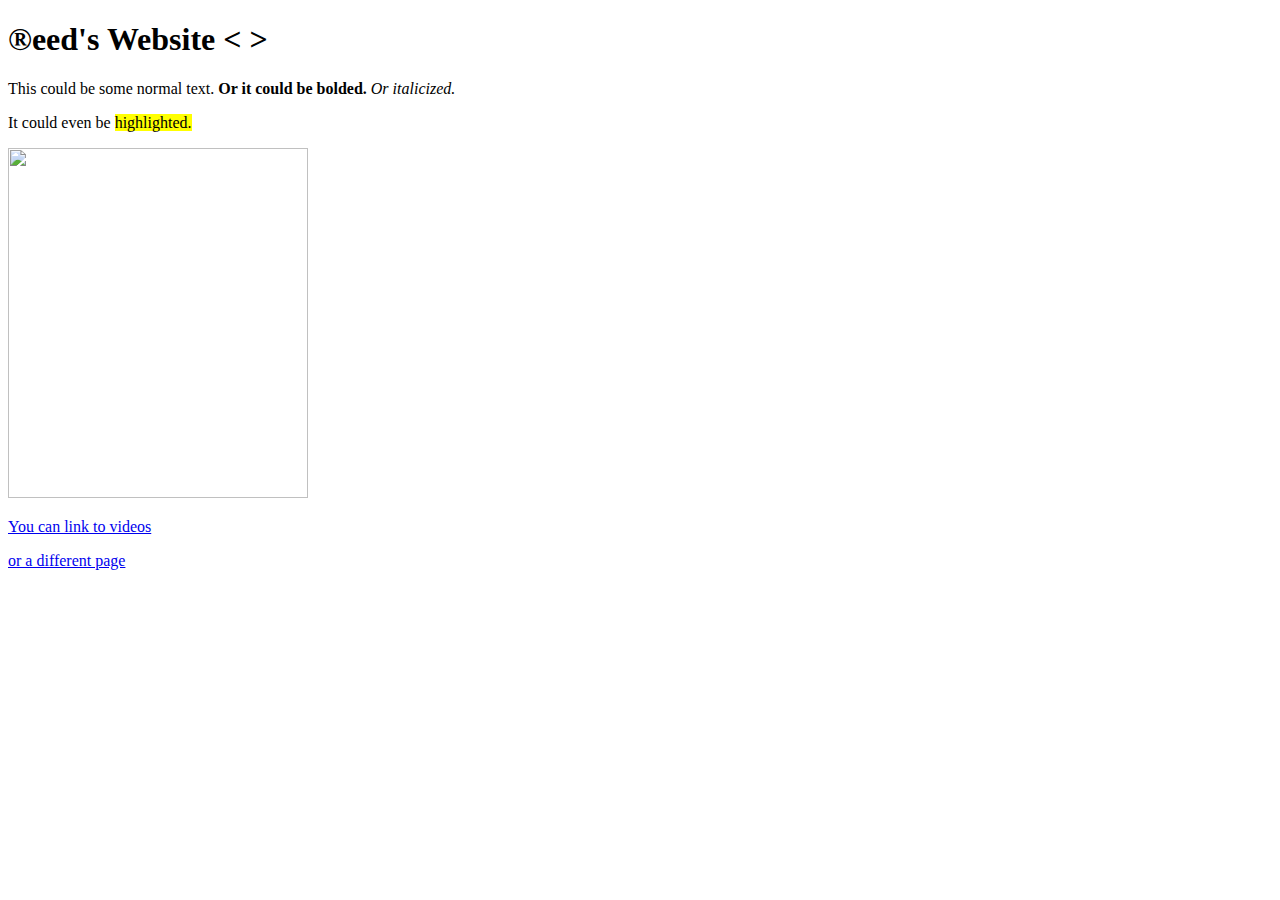
==== index.html @ 104b4f44 "learned lists, entities, classes and semantics" ====
<!DOCTYPE html>
<html lang="en">
    <head>
        <title> Reed's Website </title>

        <meta name="description" conent="This is Reed's test website">
        <meta charset="UTF-8">
        <meta name="robots" content="index, follow">
        <meta http-equiv="X-UA-Compatible" content="IE=edge">
        <link rel="icon" href="/images/animal_toy_stuffedanimal_doll_cat_dog_2744.png">
        <meta name="viewport" content="width=device-width, initial-scale=1.0">

    </head>

    <body>
        <h1>&#174eed's Website &#60 &#62 </h1>

        <p> This could be some normal text. <b> Or it could be bolded. </b> <i>Or italicized. </i> </p>
        <p> It could even be <mark> highlighted. </mark></p>
        <img width="300" height="350" src="images/cedric-vt-ua0SnGdN-m8-unsplash (1).jpg">
        <p></p>
        <a target="_blank"  href="https://www.youtube.com/watch?v=vyu6KywD_f0&ab_channel=ReedGoldsworthy"> You can link to videos</a>
        <p></p>
        <a href="/about.html"> or a different page</a>
    </body>

</html>
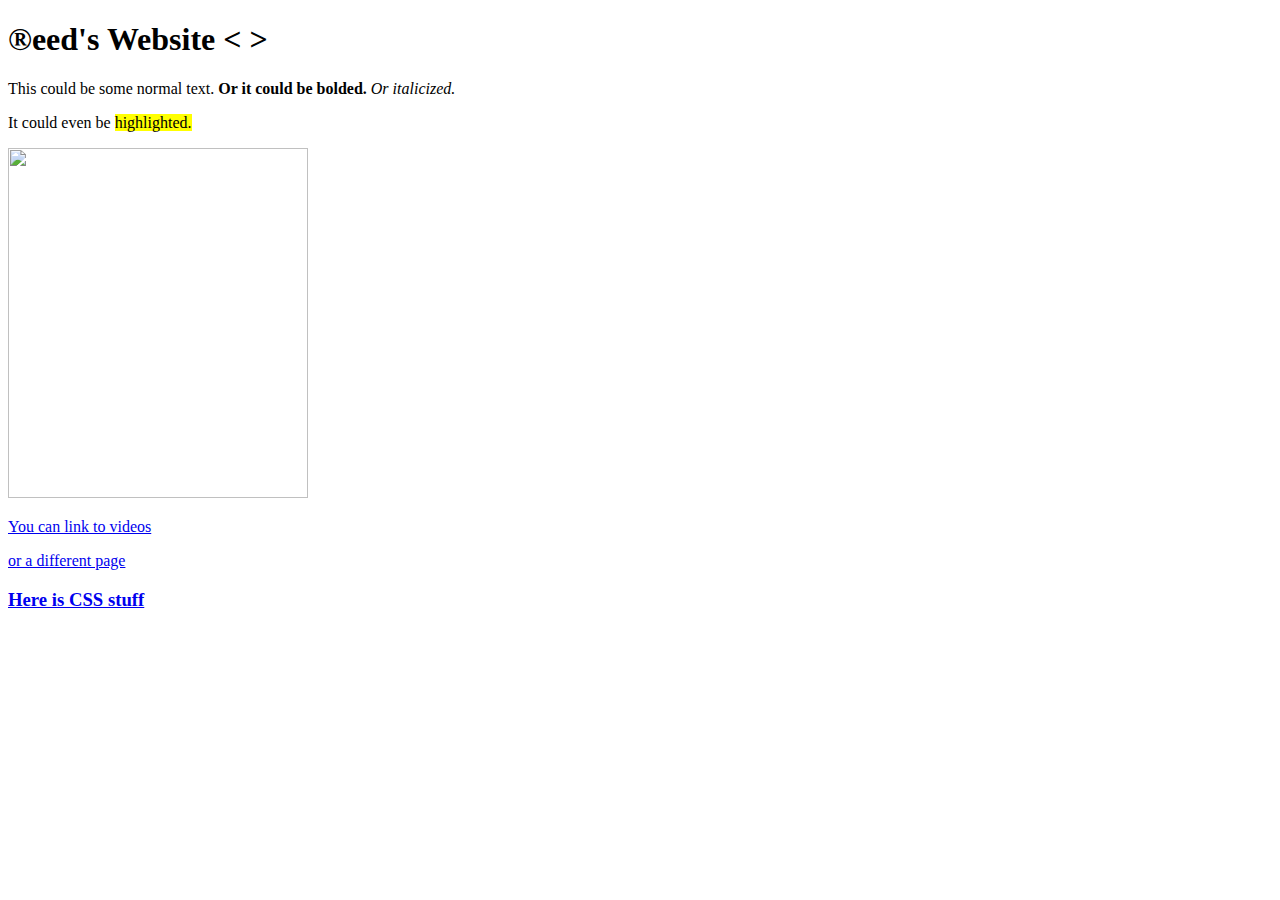
==== commit a6f40c2f: "added test" ====
--- a/index.html
+++ b/index.html
@@ -3,6 +3,7 @@
     <head>
         <title> Reed's Website </title>
 
+        <title> Test </title>
         <meta name="description" conent="This is Reed's test website">
         <meta charset="UTF-8">
         <meta name="robots" content="index, follow">
@@ -22,6 +23,7 @@
         <a target="_blank"  href="https://www.youtube.com/watch?v=vyu6KywD_f0&ab_channel=ReedGoldsworthy"> You can link to videos</a>
         <p></p>
         <a href="/about.html"> or a different page</a>
+        <h3> <a href="/magic.html" > Here is CSS stuff </a></h3>
     </body>
 
 </html>
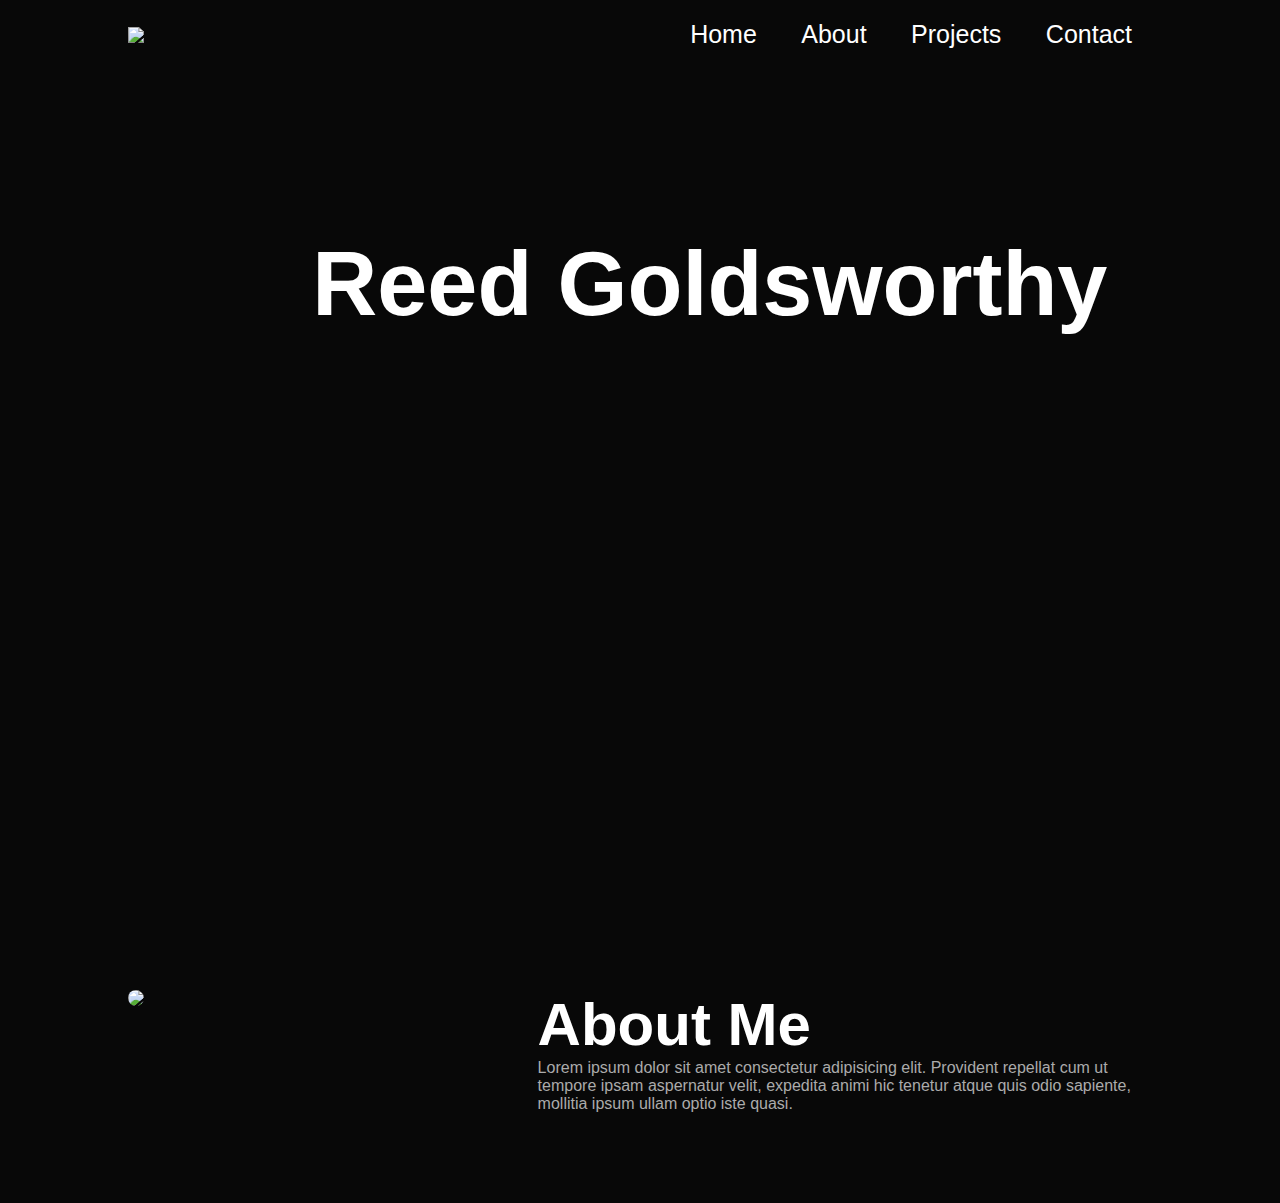
==== commit 009ee15c: "added about page" ====
--- a/index.html
+++ b/index.html
@@ -1,29 +1,66 @@
 <!DOCTYPE html>
 <html lang="en">
     <head>
-        <title> Reed's Website </title>
+        <meta charset="UTF-8">
+        <meta http-equiv="X-UA-Compatible" content="IE=edge">
+        <meta name="viewport" content="width-device-width">
 
-        <title> Test </title>
-        <meta name="description" conent="This is Reed's test website">
-        <meta charset="UTF-8">
-        <meta name="robots" content="index, follow">
-        <meta http-equiv="X-UA-Compatible" content="IE=edge">
-        <link rel="icon" href="/images/animal_toy_stuffedanimal_doll_cat_dog_2744.png">
-        <meta name="viewport" content="width=device-width, initial-scale=1.0">
+        <title>Personal Portfolio Website</title>
+        <link rel="stylesheet" href="style.css">
 
     </head>
 
     <body>
-        <h1>&#174eed's Website &#60 &#62 </h1>
+        <div id="header">
+            <div class="container">
+                <nav>
+                    <img src="images/animal_toy_stuffedanimal_doll_cat_dog_2744.png" class="logo">
+                    <ul>
+                        <li><a href="#">Home</a></li>
+                        <li><a href="#">About</a></li>
+                        <li><a href="#">Projects</a></li>
+                        <li><a href="#">Contact</a></li>
+                    </ul>
+                </nav>
 
-        <p> This could be some normal text. <b> Or it could be bolded. </b> <i>Or italicized. </i> </p>
-        <p> It could even be <mark> highlighted. </mark></p>
-        <img width="300" height="350" src="images/cedric-vt-ua0SnGdN-m8-unsplash (1).jpg">
-        <p></p>
-        <a target="_blank"  href="https://www.youtube.com/watch?v=vyu6KywD_f0&ab_channel=ReedGoldsworthy"> You can link to videos</a>
-        <p></p>
-        <a href="/about.html"> or a different page</a>
-        <h3> <a href="/magic.html" > Here is CSS stuff </a></h3>
+                <div class="header-text">
+                    <h1>Reed Goldsworthy</h1>
+
+                    <div class="singleCol">
+                            <a class="social-icon1" href="https://github.com/ReedGoldsworthy" target="_blank">
+                                <ion-icon name="logo-github"></ion-icon>
+                            </a>
+        
+                            <a class="social-icon2" href="https://www.linkedin.com/in/reed-goldsworthy-00893215a/" target="_blank">
+                                <ion-icon name="logo-linkedin"></ion-icon>
+                            </a>
+                    </div>
+
+                </div>
+            </div>
+        </div>
+
+
+        <!------------------------    About     ------------------------------->
+        <div id="about">
+            <div class="container">
+                <div class="row">
+                    <div class="about-col-1">
+                        <img src="images/family.jpg">
+                    </div>
+                    <div class="about-col-2">
+                        <h1 class="sub-title">About Me</h1>
+                        <p>Lorem ipsum dolor sit amet consectetur adipisicing elit. Provident repellat cum ut tempore ipsam aspernatur velit, expedita animi hic tenetur atque quis odio sapiente, mollitia ipsum ullam optio iste quasi.</p>
+                    </div>
+                </div>
+            </div>
+        </div>
+
+        <!------------------------    end of About     ------------------------------->
+
+        <script type="module" src="https://unpkg.com/ionicons@7.1.0/dist/ionicons/ionicons.esm.js"></script>
+        <script nomodule src="https://unpkg.com/ionicons@7.1.0/dist/ionicons/ionicons.js"></script>
+
     </body>
 
 </html>
--- a/style.css
+++ b/style.css
@@ -0,0 +1,138 @@
+*{
+    margin: 0;
+
+    padding: 0;
+    font-family: 'Poppins', sans-serif;
+    box-sizing: border-box;
+}
+
+body{
+    background: #080808;
+    color: #fff;
+}
+
+#header{
+    width: 100%;
+    height: 100vh;
+    background-image: url(images/cedric-vt-ua0SnGdN-m8-unsplash\ \(1\).jpg);
+    background-size: cover;
+    background-position: center;
+}
+
+.container{
+    padding: 10px 10%;
+}
+
+nav{
+    display: flex;
+    align-items: center;
+    justify-content: space-between;
+    flex-wrap: wrap;
+}
+
+.logo{
+    width: 100px;
+}
+
+nav ul li{
+    display: inline-block;
+    list-style: none;
+    margin: 10px 20px;
+}
+
+nav ul li a{
+    color: #fff;
+    text-decoration: none;
+    font-size: 25px;
+    position: relative;
+}
+
+nav ul li a::after{
+    content: '';
+    width: 0;
+    height: 3px;
+    background: #019999;
+    position: absolute;
+    left: 0;
+    bottom: -6px;
+    transition: 0.5s;
+}
+
+nav ul li a:hover::after{
+    width: 100%;
+}
+
+.singleCol{
+    margin-top: 10px;
+    margin-left: 20px;
+}
+
+.header-text{
+    margin-top: 17%;
+    margin-left: 0%;
+    font-size: 60px;
+}
+
+.header-text h1{
+    font-size: 90px;
+    margin-top: 0px;
+    margin-left: 18%;
+}
+
+.social-icon1{
+    color: #aaa;
+    transition: color 0.2s;
+    text-decoration: none;
+    margin-left: 40%;
+    margin-top: 10000px;
+}
+
+.social-icon1:hover{
+    color: #019999;
+}
+
+.social-icon2{
+    color: #aaa;
+    transition: color 0.2s;
+    text-decoration: none;
+    margin-left: 30px;
+    margin-top: 10000px;
+}
+
+.social-icon2:hover{
+    color: #019999;
+}
+
+
+
+
+/*--------------------------About---------------------------*/
+#about{
+    padding: 80px 0;
+    color: #ababab;
+}
+
+.row{
+    display: flex;
+    justify-content: space-between;
+    flex-wrap: wrap;
+}
+
+.about-col-1{
+    flex-basis: 35%;
+}
+
+.about-col-1 img {
+    width: 100%;
+    border-radius: 15px;
+}
+
+.about-col-2{
+    flex-basis: 60%;
+}
+
+.sub-title{
+    font-size: 60px;
+    font-weight: 600;
+    color: #fff ;
+}
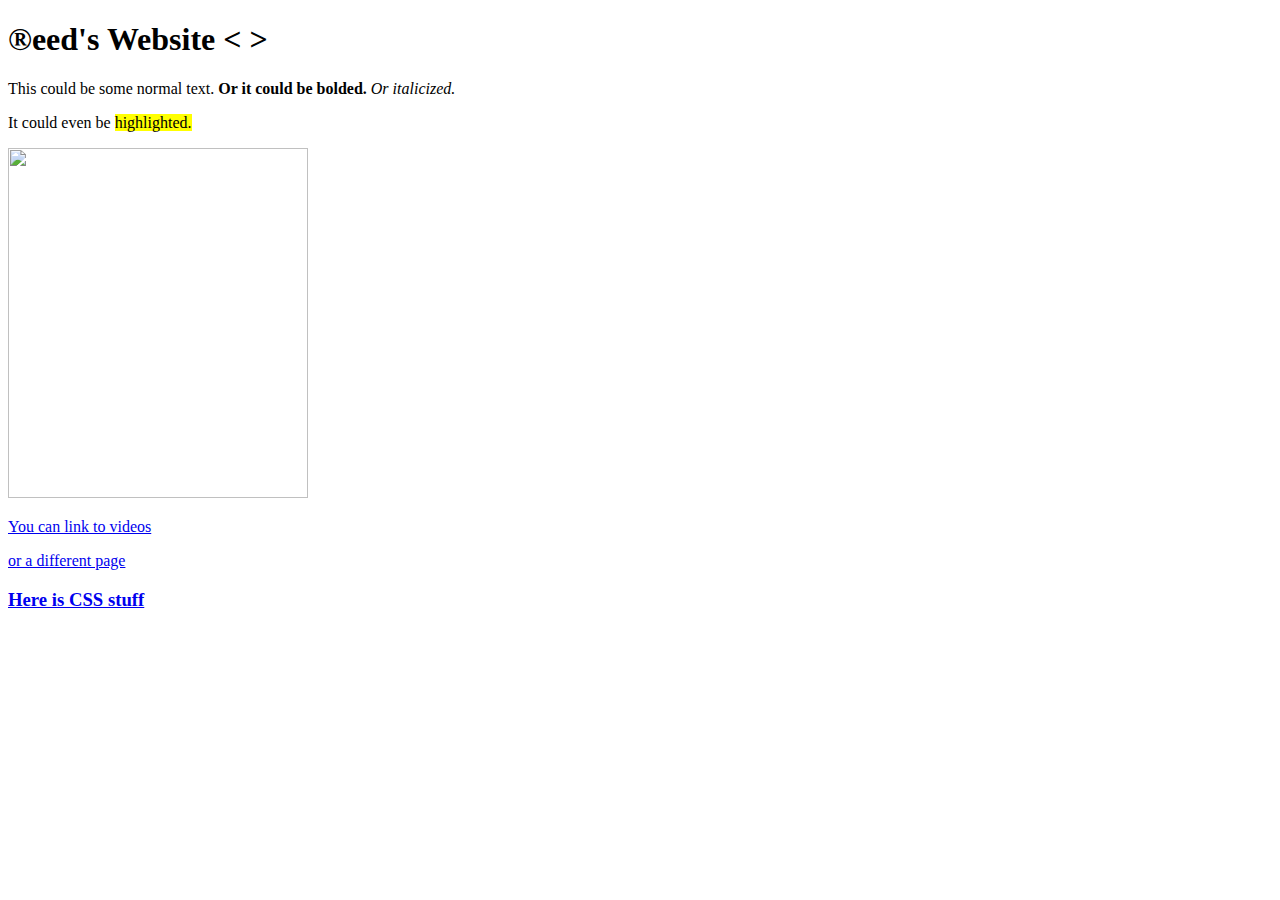
==== commit 7d47af61: "finished website. need to add content" ====
--- a/index.html
+++ b/index.html
@@ -1,66 +1,29 @@
 <!DOCTYPE html>
 <html lang="en">
     <head>
+        <title> Reed's Website </title>
+
+        <title> Test </title>
+        <meta name="description" conent="This is Reed's test website">
         <meta charset="UTF-8">
+        <meta name="robots" content="index, follow">
         <meta http-equiv="X-UA-Compatible" content="IE=edge">
-        <meta name="viewport" content="width-device-width">
-
-        <title>Personal Portfolio Website</title>
-        <link rel="stylesheet" href="style.css">
+        <link rel="icon" href="/images/animal_toy_stuffedanimal_doll_cat_dog_2744.png">
+        <meta name="viewport" content="width=device-width, initial-scale=1.0">
 
     </head>
 
     <body>
-        <div id="header">
-            <div class="container">
-                <nav>
-                    <img src="images/animal_toy_stuffedanimal_doll_cat_dog_2744.png" class="logo">
-                    <ul>
-                        <li><a href="#">Home</a></li>
-                        <li><a href="#">About</a></li>
-                        <li><a href="#">Projects</a></li>
-                        <li><a href="#">Contact</a></li>
-                    </ul>
-                </nav>
+        <h1>&#174eed's Website &#60 &#62 </h1>
 
-                <div class="header-text">
-                    <h1>Reed Goldsworthy</h1>
-
-                    <div class="singleCol">
-                            <a class="social-icon1" href="https://github.com/ReedGoldsworthy" target="_blank">
-                                <ion-icon name="logo-github"></ion-icon>
-                            </a>
-        
-                            <a class="social-icon2" href="https://www.linkedin.com/in/reed-goldsworthy-00893215a/" target="_blank">
-                                <ion-icon name="logo-linkedin"></ion-icon>
-                            </a>
-                    </div>
-
-                </div>
-            </div>
-        </div>
-
-
-        <!------------------------    About     ------------------------------->
-        <div id="about">
-            <div class="container">
-                <div class="row">
-                    <div class="about-col-1">
-                        <img src="images/family.jpg">
-                    </div>
-                    <div class="about-col-2">
-                        <h1 class="sub-title">About Me</h1>
-                        <p>Lorem ipsum dolor sit amet consectetur adipisicing elit. Provident repellat cum ut tempore ipsam aspernatur velit, expedita animi hic tenetur atque quis odio sapiente, mollitia ipsum ullam optio iste quasi.</p>
-                    </div>
-                </div>
-            </div>
-        </div>
-
-        <!------------------------    end of About     ------------------------------->
-
-        <script type="module" src="https://unpkg.com/ionicons@7.1.0/dist/ionicons/ionicons.esm.js"></script>
-        <script nomodule src="https://unpkg.com/ionicons@7.1.0/dist/ionicons/ionicons.js"></script>
-
+        <p> This could be some normal text. <b> Or it could be bolded. </b> <i>Or italicized. </i> </p>
+        <p> It could even be <mark> highlighted. </mark></p>
+        <img width="300" height="350" src="images/cedric-vt-ua0SnGdN-m8-unsplash (1).jpg">
+        <p></p>
+        <a target="_blank"  href="https://www.youtube.com/watch?v=vyu6KywD_f0&ab_channel=ReedGoldsworthy"> You can link to videos</a>
+        <p></p>
+        <a href="/about.html"> or a different page</a>
+        <h3> <a href="/magic.html" > Here is CSS stuff </a></h3>
     </body>
 
 </html>
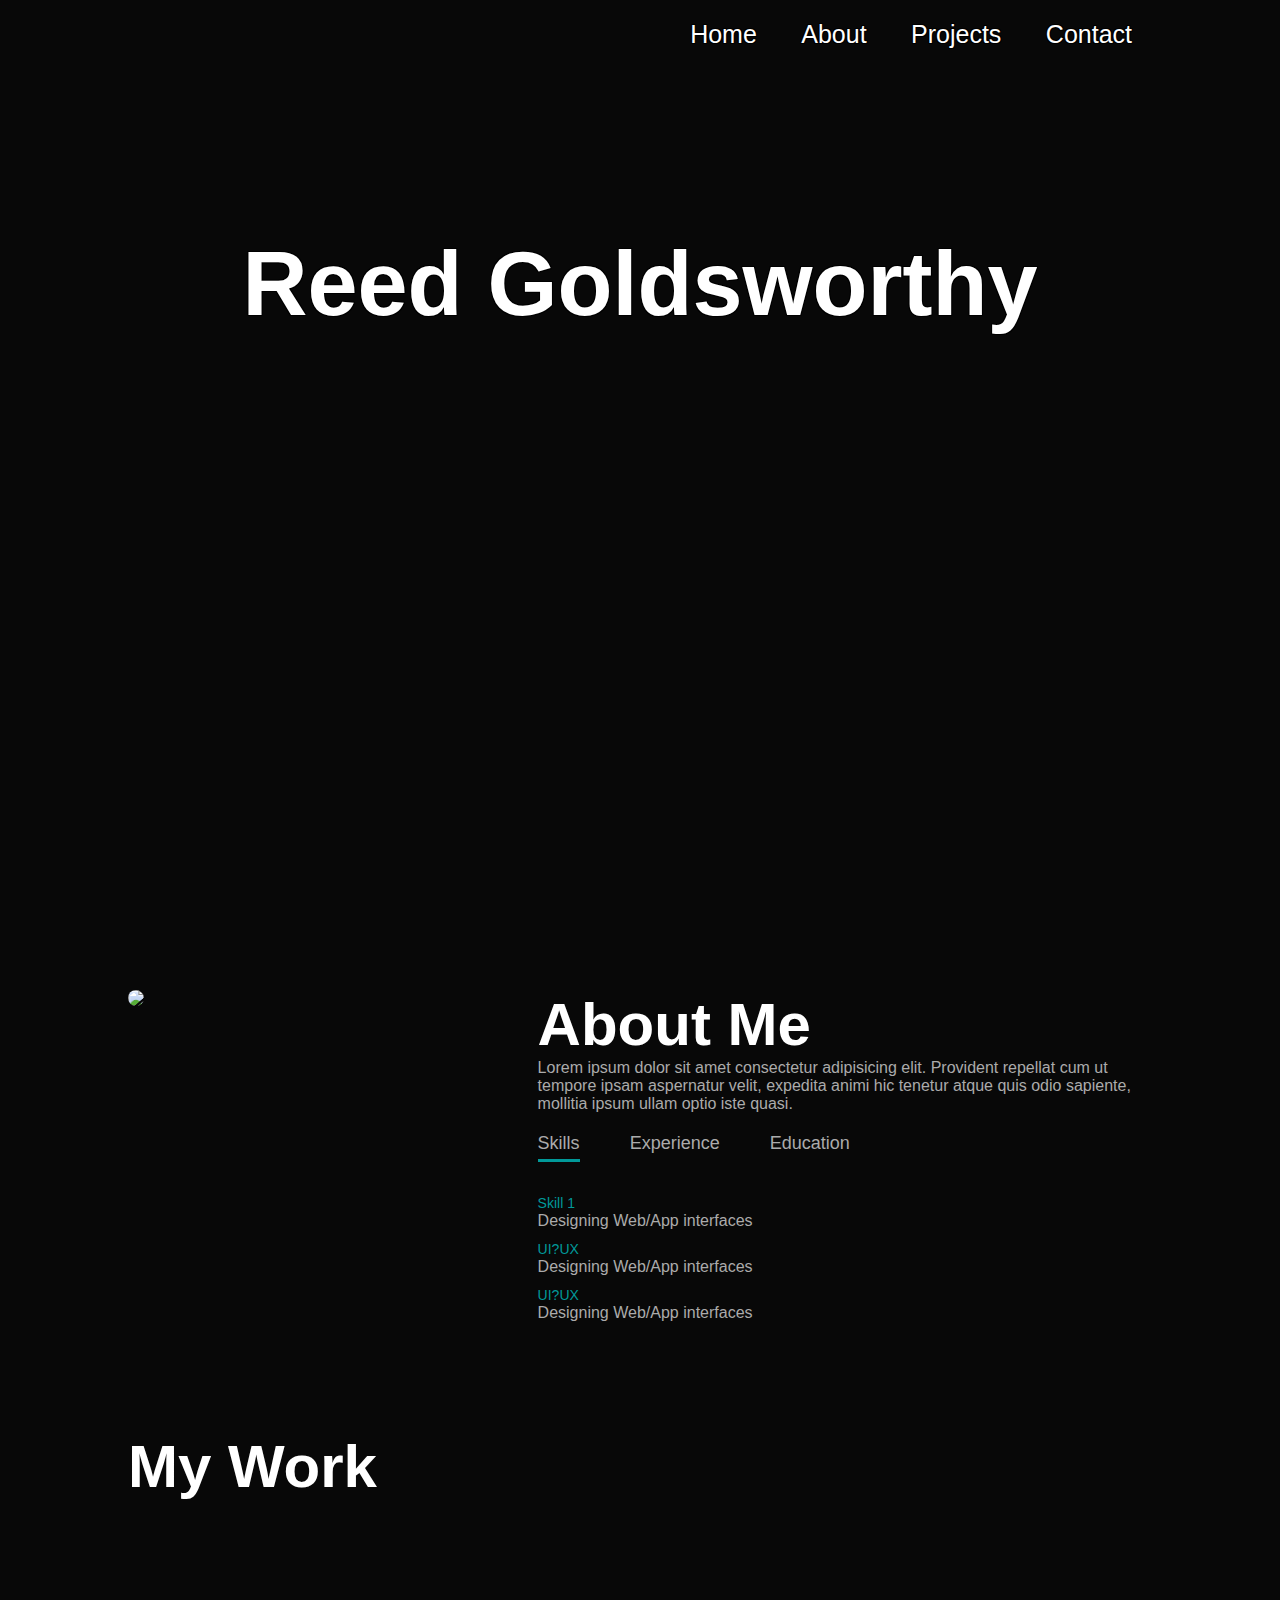
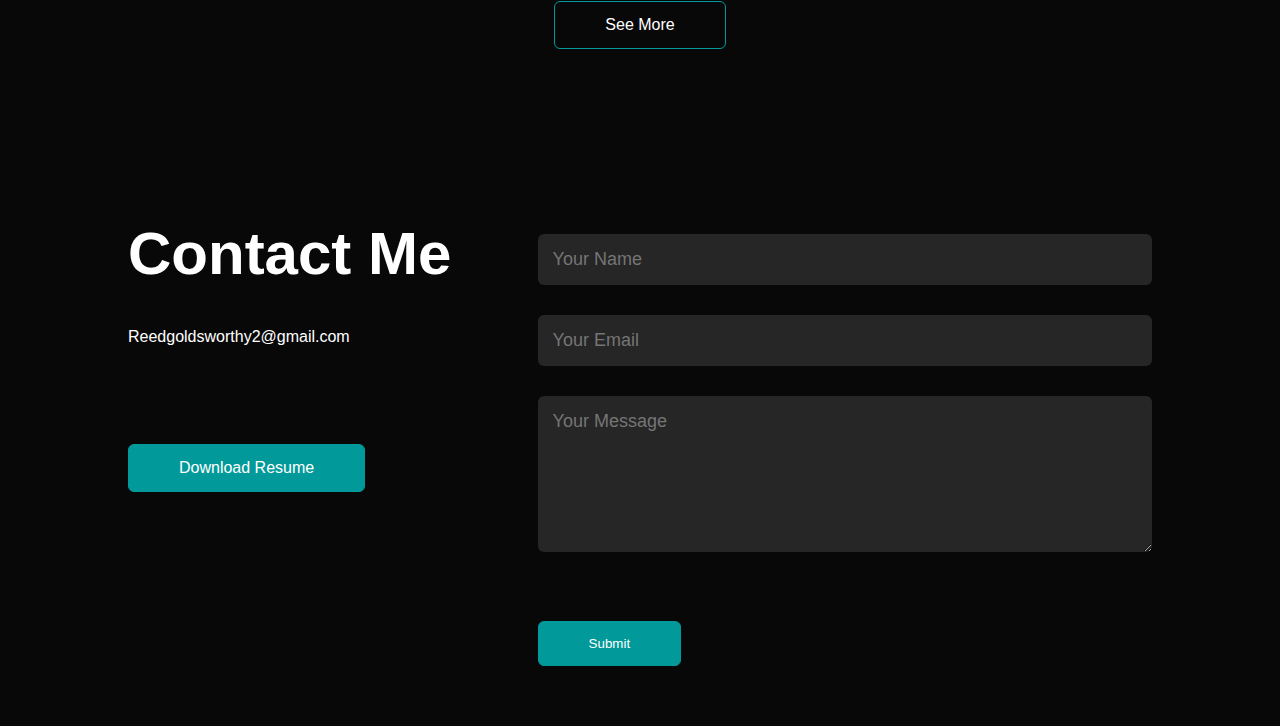
==== commit ffeab21c: "centered text on home screen" ====
--- a/index.html
+++ b/index.html
@@ -1,29 +1,209 @@
 <!DOCTYPE html>
 <html lang="en">
     <head>
-        <title> Reed's Website </title>
-
-        <title> Test </title>
-        <meta name="description" conent="This is Reed's test website">
         <meta charset="UTF-8">
-        <meta name="robots" content="index, follow">
         <meta http-equiv="X-UA-Compatible" content="IE=edge">
-        <link rel="icon" href="/images/animal_toy_stuffedanimal_doll_cat_dog_2744.png">
-        <meta name="viewport" content="width=device-width, initial-scale=1.0">
+        <meta name="viewport" content="width-device-width">
+
+        <title>Personal Portfolio Website</title>
+        <link rel="stylesheet" href="style.css">
 
     </head>
 
     <body>
-        <h1>&#174eed's Website &#60 &#62 </h1>
-
-        <p> This could be some normal text. <b> Or it could be bolded. </b> <i>Or italicized. </i> </p>
-        <p> It could even be <mark> highlighted. </mark></p>
-        <img width="300" height="350" src="images/cedric-vt-ua0SnGdN-m8-unsplash (1).jpg">
-        <p></p>
-        <a target="_blank"  href="https://www.youtube.com/watch?v=vyu6KywD_f0&ab_channel=ReedGoldsworthy"> You can link to videos</a>
-        <p></p>
-        <a href="/about.html"> or a different page</a>
-        <h3> <a href="/magic.html" > Here is CSS stuff </a></h3>
+        <div id="header">
+            <div class="container">
+                <nav>
+                    <img src="" class="logo">
+                    <ul>
+                        <li><a href="#header">Home</a></li>
+                        <li><a href="#about">About</a></li>
+                        <li><a href="#porfolio">Projects</a></li>
+                        <li><a href="#contact">Contact</a></li>
+                        
+                        
+                    </ul>
+                    
+                </nav>
+
+                <div class="header-text">
+                    <h1 class="name">Reed Goldsworthy</h1>
+
+                    <div class="singleCol">
+                            <a class="social-icon1" href="https://github.com/ReedGoldsworthy" target="_blank">
+                                <ion-icon name="logo-github"></ion-icon>
+                            </a>
+        
+                            <a class="social-icon2" href="https://www.linkedin.com/in/reed-goldsworthy-00893215a/" target="_blank">
+                                <ion-icon name="logo-linkedin"></ion-icon>
+                            </a>
+                    </div>
+
+                </div>
+            </div>
+        </div>
+
+
+        <!------------------------    About     ------------------------------->
+        <div id="about">
+            <div class="container">
+                <div class="row">
+                    <div class="about-col-1">
+                        <img src="images/family.jpg">
+                    </div>
+                    <div class="about-col-2">
+                        <h1 class="sub-title">About Me</h1>
+                        <p>Lorem ipsum dolor sit amet consectetur adipisicing elit. Provident repellat cum ut tempore ipsam aspernatur velit, expedita animi hic tenetur atque quis odio sapiente, mollitia ipsum ullam optio iste quasi.</p>
+                       
+                        <div class="tab-titles">
+                            <p class="tab-links active-link" onclick="opentab('skills')"  >Skills</p>
+                            <p class="tab-links"  onclick="opentab('experience')" >Experience</p>
+                            <p class="tab-links"  onclick="opentab('education')" >Education</p>
+                        </div>
+
+                        <div class="tab-contents active-tab" id="skills">
+                            <ul>
+                                <li> <span>Skill 1</span><br>Designing Web/App interfaces</li>
+                                <li> <span>UI?UX</span><br>Designing Web/App interfaces</li>
+                                <li> <span>UI?UX</span><br>Designing Web/App interfaces</li>
+                            </ul>
+                        </div>
+
+                        <div class="tab-contents" id="experience">
+                            <ul>
+                                <li> <span>experience 1</span><br>Designing Web/App interfaces</li>
+                                <li> <span>UI?UX</span><br>Designing Web/App interfaces</li>
+                                <li> <span>UI?UX</span><br>Designing Web/App interfaces</li>
+                            </ul>
+                        </div>
+
+                        <div class="tab-contents" id="education">
+                            <ul>
+                                <li> <span>Education 1</span><br>Designing Web/App interfaces</li>
+                                <li> <span>UI?UX</span><br>Designing Web/App interfaces</li>
+                                <li> <span>UI?UX</span><br>Designing Web/App interfaces</li>
+                            </ul>
+                        </div>
+
+
+                    </div>
+                </div>
+            </div>
+        </div>
+
+        <!------------------------    end of About     ------------------------------->
+
+
+        <!-------------------------    Portfolio     ------------------------------------------>
+
+        <div id="porfolio">
+            <div class="container">
+                <h1 class="sub-title"> My Work </h1>
+
+                <div class="work-list">
+                    <div class="work">
+                        <img src="images/family.jpg" alt="">
+                        <div class="layer">
+                            <h3>Social Media App</h3>
+                            <p> The app connects you to people around the world. download today</p>
+                            <a href="#"><img src="images/external-link.png"/></a>
+                        </div>
+                    </div>
+                    <div class="work">
+                        <img src="images/family.jpg" alt="">
+
+                        <div class="layer">
+                            <h3>Social Media App</h3>
+                            <p> The app connects you to people around the world. download today</p>
+                            <a href="#"><img src="images/external-link.png"/></a>
+                        </div>
+
+                    </div>
+                    <div class="work">
+                        <img src="images/family.jpg" alt="">
+                        
+                        <div class="layer">
+                            <h3>Social Media App</h3>
+                            <p> The app connects you to people around the world. download today</p>
+                            <a href="#"><img src="images/external-link.png"/></a>
+                        </div>
+
+                    </div>
+                </div>
+                <a href="#" class="btn">See More</a>
+            </div>
+        </div>
+
+
+
+
+
+        <!----------------------------    end of Portfolio    ---------------------------------->
+
+
+        <!--------------------------------------Contact ----------------------------------------->
+
+
+        <div id="contact">
+            <div class="container">
+                <div class="row">
+                    <div class="contact-left">
+                        <h1 class="sub-title">Contact Me</h1>
+                        <p>Reedgoldsworthy2@gmail.com</p>
+                
+                        <div class="social-icons">
+                            <a href="https://github.com/ReedGoldsworthy" target="_blank">
+                                <ion-icon name="logo-github"></ion-icon>
+                            </a>
+
+                            <a href="https://www.linkedin.com/in/reed-goldsworthy-00893215a/" target="_blank">
+                                <ion-icon name="logo-linkedin"></ion-icon>
+                            </a>
+                           
+                        </div>
+
+                        <a href="images/ReedGoldsworthy_Resume_2023.pdf" download class="btn btn2">Download Resume</a>
+                    </div>
+                    <div class="contact-right">
+                        <form>
+                            <input type="text" name="Name" placeholder="Your Name" required>
+                            <input type="email" name="email" placeholder="Your Email" required>
+                            <textarea name="Message" rows="6" placeholder="Your Message"></textarea>
+                            <button type="submit" class="btn btn2">Submit</button>
+                        </form>
+                    </div>
+                </div>
+            </div>
+        </div>
+
+
+
+
+        <!------------------------------------- end of Contact ---------------------------->
+        
+        <script>
+
+            var tablinks = document.getElementsByClassName("tab-links");
+            var tabcontents = document.getElementsByClassName("tab-contents");
+            function opentab(tabname) {
+                for( tablink of tablinks ) {
+                    tablink.classList.remove("active-link");
+                }
+
+                for( tabcontent of tabcontents ) {
+                    tabcontent.classList.remove("active-tab");
+                }
+
+                event.currentTarget.classList.add("active-link");
+                document.getElementById(tabname).classList.add("active-tab");
+
+            }
+
+        </script>
+
+        <script type="module" src="https://unpkg.com/ionicons@7.1.0/dist/ionicons/ionicons.esm.js"></script>
+        <script nomodule src="https://unpkg.com/ionicons@7.1.0/dist/ionicons/ionicons.js"></script>
+
     </body>
 
 </html>
--- a/style.css
+++ b/style.css
@@ -0,0 +1,391 @@
+*{
+    margin: 0;
+
+    padding: 0;
+    font-family: 'Poppins', sans-serif;
+    box-sizing: border-box;
+}
+
+
+html{
+    scroll-behavior: smooth;
+}
+
+body{
+    background: #080808;
+    color: #fff;
+}
+
+#header{
+    width: 100%;
+    height: 100vh;
+    background-image: url(images/cedric-vt-ua0SnGdN-m8-unsplash\ \(1\).jpg);
+    background-size: cover;
+    background-position: center;
+}
+
+.container{
+    padding: 10px 10%;
+}
+
+nav{
+
+    display: flex;
+    align-items: center;
+    justify-content: space-between;
+    flex-wrap: wrap;
+   /* background-color: #080808; */
+}
+
+.logo{
+    width: 100px;
+    display: hidden;
+
+}
+
+nav ul li{
+    display: inline-block;
+    list-style: none;
+    margin: 10px 20px;
+}
+
+nav ul li a{
+    color: #fff;
+    text-decoration: none;
+    font-size: 25px;
+    position: relative;
+
+    text-shadow:
+    -1px -1px 0 #000,
+    1px -1px 0 #000,
+    -1px 1px 0 #000,
+    1px 1px 0 #000;
+}
+
+nav ul li a::after{
+    content: '';
+    width: 0;
+    height: 3px;
+    background: #019999;
+    position: absolute;
+    left: 0;
+    bottom: -6px;
+    transition: 0.5s;
+}
+
+nav ul li a:hover::after{
+    width: 100%;
+}
+
+.singleCol{
+    margin-top: 5%;
+    margin-left: 45%;
+}
+
+.header-text{
+    margin-top: 17%;
+    margin-left: 0%;
+    font-size: 60px;
+
+    text-shadow:
+    -1px -1px 0 #000,
+    1px -1px 0 #000,
+    -1px 1px 0 #000,
+    1px 1px 0 #000;
+    
+}
+
+.header-text h1{
+    font-size: 90px;
+    margin-top: 0px;
+}
+
+.social-icon1{
+    color: #fff;
+    transition: color 0.2s;
+    text-decoration: none;
+
+    
+}
+
+.social-icon1:hover{
+    color: #019999;
+}
+
+.social-icon2{
+    color: #fff;
+    transition: color 0.2s;
+    text-decoration: none;
+}
+
+.social-icon2:hover{
+    color: #019999;
+}
+
+
+
+
+/*--------------------------About---------------------------*/
+#about{
+    padding: 80px 0;
+    color: #ababab;
+}
+
+.row{
+    display: flex;
+    justify-content: space-between;
+    flex-wrap: wrap;
+}
+
+.about-col-1{
+    flex-basis: 35%;
+}
+
+.name{
+    display: flex;
+    align-items: center;
+    flex-direction: column;
+}
+
+.about-col-1 img {
+    width: 100%;
+    border-radius: 15px;
+}
+
+.about-col-2{
+    flex-basis: 60%;
+}
+
+.sub-title{
+    font-size: 60px;
+    font-weight: 600;
+    color: #fff ;
+}
+
+
+.tab-titles{
+    display: flex;
+    margin: 20px 0 40px;
+}
+
+.tab-links{
+    margin-right: 50px;
+    font-size: 18px;
+    font-weight: 500;
+    cursor: pointer;
+    position: relative;
+    transition: transform 0.5s;
+}
+
+.tab-links:hover{
+    color: #019999;
+    transform: translateY(-5px);
+}
+
+.tab-links::after{
+    content: '';
+    width: 0;
+    height: 3px;
+    background: #019999;
+    position: absolute;
+    left: 0;
+    bottom: -8px;
+    transition: 0.5s;
+}
+
+.tab-links.active-link::after{
+    width: 100%;
+}
+
+.tab-contents ul li {
+    list-style: none;
+    margin: 10px 0;
+}
+
+.tab-contents ul li span {
+    color: #019999;
+    font-size: 14px;
+}
+
+.tab-contents {
+    display: none;
+}
+
+.tab-contents.active-tab{
+    display: block;
+}
+
+
+/*-------------------------- end of About---------------------------*/
+
+
+/*-------------------------- Portfolio -------------------------------*/
+
+#portfolio {
+    padding: 50px 0;
+}
+
+.work-list{
+    display: grid;
+    grid-template-columns: repeat(auto-fit, minmax(250px, 1fr));
+    grid-gap: 40px;
+    margin-top: 50px;
+}
+
+.work{
+    border-radius: 10px;
+    position: relative;
+    overflow: hidden;
+}
+
+.work img{
+    width: 100%;
+    border-radius: 10px;
+    display: block;
+    transition: transform 0.5s;
+}
+
+.layer{
+    width: 100%;
+    height: 0;
+    background: linear-gradient(rgba(0,0,0,0.6) , #019999);
+    border-radius: 10px;
+    position: absolute;
+    left: 0;
+    bottom: 0;
+    overflow: hidden;
+    display: flex;
+    align-items: center;
+    justify-content: center;
+    flex-direction: column;
+    padding: 0 40px;
+    text-align: center;
+    font-size: 14px;
+    transition: height 0.5s;
+}
+
+.layer h3{
+    font-size: 30px;
+    font-weight: 500;
+    margin-bottom: 20px;
+}
+
+.later a{
+    margin-top: 20px;
+    color: #ff004f;
+    text-decoration: none;
+    font-size: 18px;
+    line-height: 60px;
+    background: #fff;
+    width: 60px;
+    height: 60px;
+    border-radius: 50%;
+    text-align: center;
+
+}
+
+.layer a img{
+    margin-top: 20px;
+    text-decoration: none;
+    color: #fff;
+    height: auto; 
+    width: auto; 
+    max-width: 40px; 
+    max-height: 40px;
+} 
+
+.work:hover img{
+    transform: scale(1.1);
+}
+
+.work:hover .layer{
+    height: 100%;
+}
+
+/*---------------------------------- contact -----------------------------*/
+
+.contact-left{
+    flex-basis: 35%;
+    margin-top: 100px;
+}
+
+.contact-right{
+    margin-top: 100px;
+    flex-basis: 60%;
+}
+
+.contact-left p{
+    margin-top: 40px;
+}
+
+.contact-left p i{
+    color: #019999;
+    margin-right: 15px;
+    font-size: 25px;
+}
+
+.social-icons{
+    margin-top: 30px;
+}
+
+.social-icons a{
+    text-decoration: none;
+    font-size: 30px;
+    margin-right: 15px;
+    color: #ababab;
+    display: inline-block;
+    transition: transform 0.5s;
+}
+
+.social-icons a:hover{
+    color: #019999;
+    transform: translateY(-5px);
+}
+
+.btn{
+    display: block;
+    margin: 50px auto;
+    width: fit-content;
+    border: 1px solid #019999;
+    padding: 14px 50px;
+    border-radius: 6px;
+    text-decoration: none;
+    color: #fff;
+    transition: background 0.5s;
+}
+
+.btn:hover{
+    background: #019999;
+}
+
+.btn.btn2{
+    display: inline-block;
+    background: #019999;
+}
+
+.contact-right form{
+    width: 100%;
+}
+
+form input, form textarea{
+    width: 100%;
+    border: 0;
+    outline: none;
+    background: #262626;
+    padding: 15px;
+    margin: 15px 0;
+    color: #fff;
+    font-size: 18px;
+    border-radius: 6px;
+}
+
+form btn2{
+    padding: 14px 60px;
+    font-size: 18px;
+    margin-top: 20px;
+    cursor: pointer;
+}
+
+
+
+/*---------------------------------------- CSS for small screen -----------------------------*/
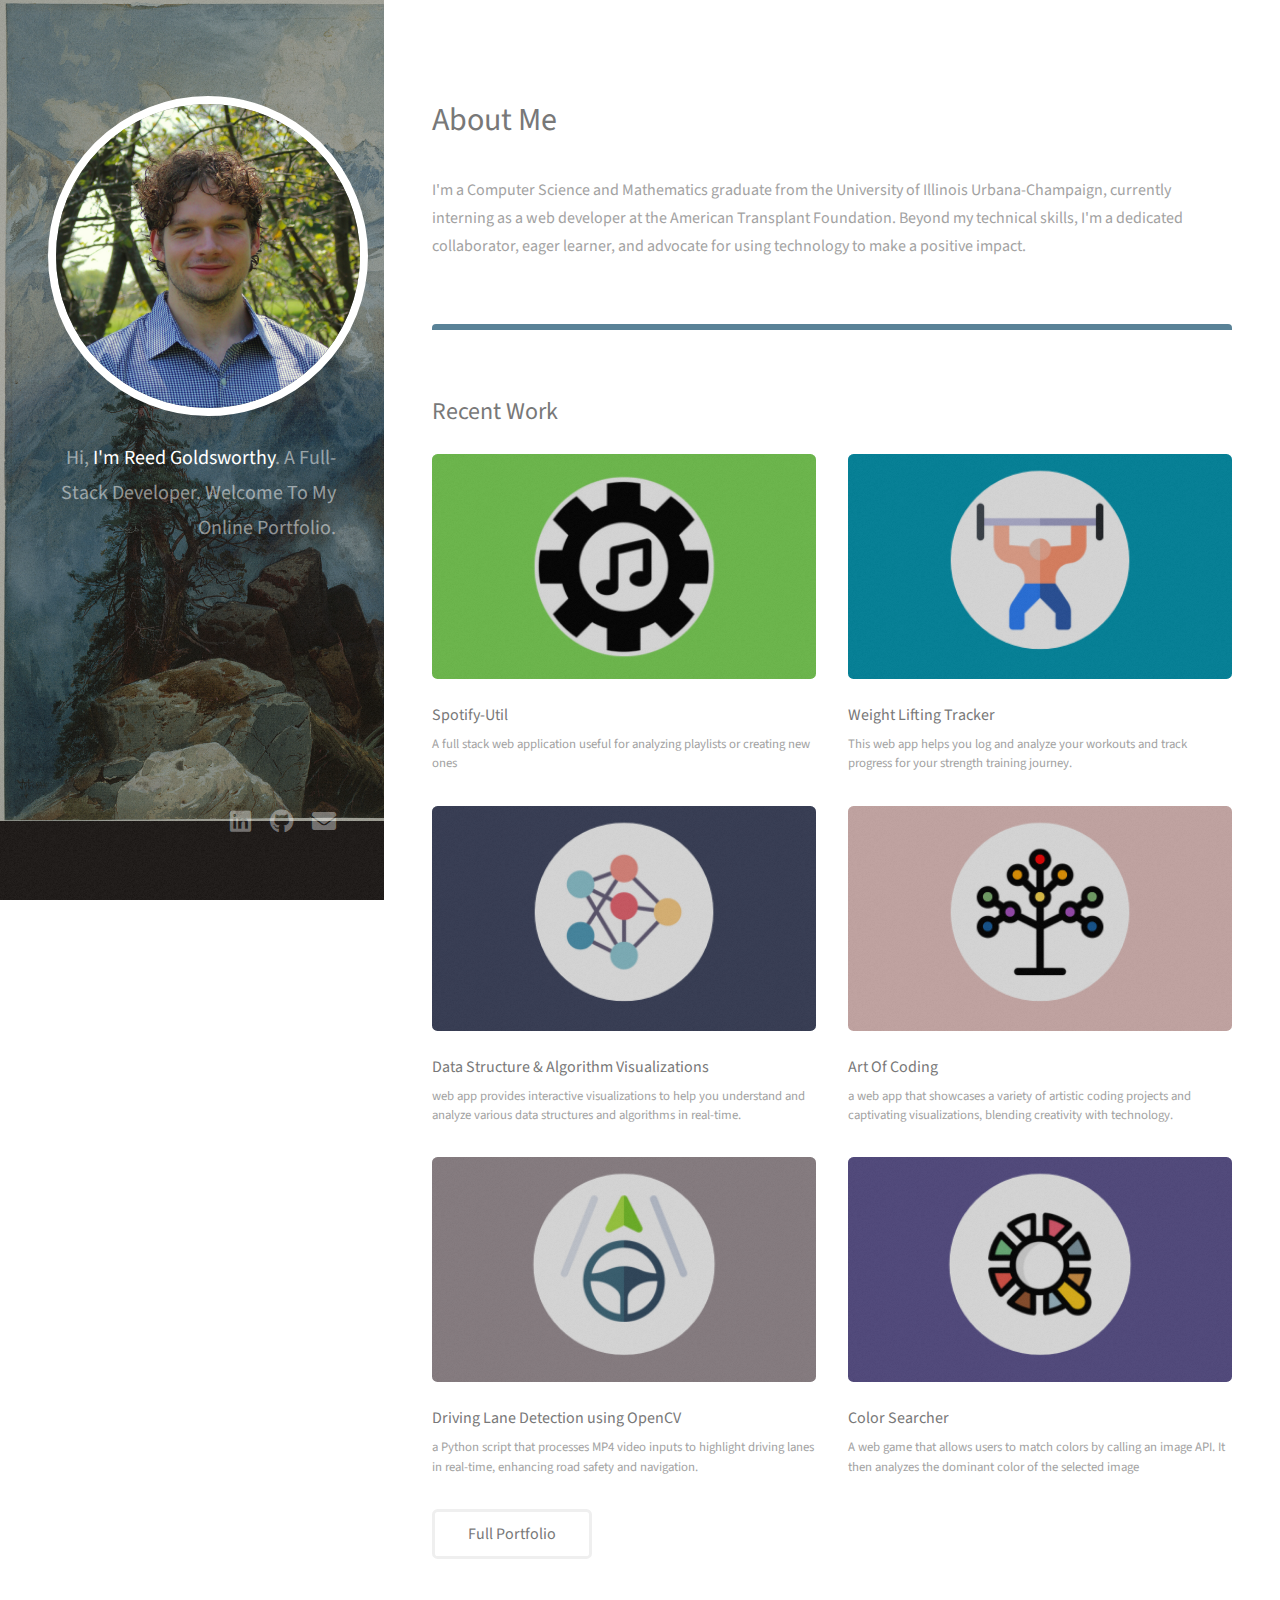
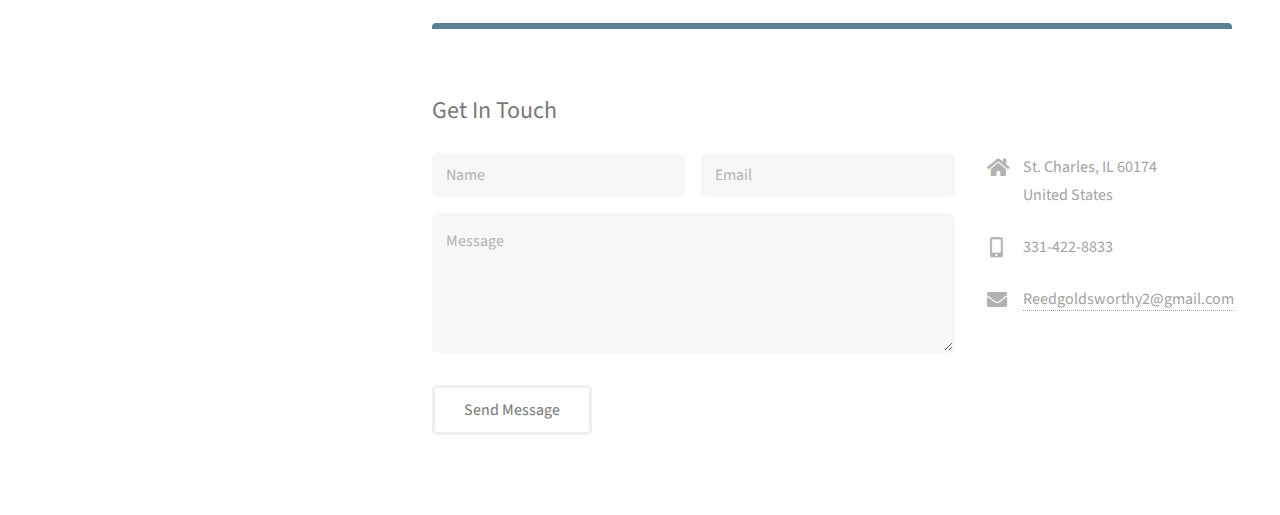
==== commit 49a192bc: "Replace old site with new project" ====
--- a/index.html
+++ b/index.html
@@ -1,211 +1,474 @@
-<!DOCTYPE html>
-<html lang="en">
-    <head>
-        <meta charset="UTF-8">
-        <meta http-equiv="X-UA-Compatible" content="IE=edge">
-        <meta name="viewport" content="width-device-width">
-
-        <title>Personal Portfolio Website</title>
-        <link rel="stylesheet" href="style.css">
-
-    </head>
-
-    <body>
-        <div id="header">
-            <div class="container">
-                <nav>
-                    <img src="" class="logo">
-                    <ul>
-                        <li><a href="#header">Home</a></li>
-                        <li><a href="#about">About</a></li>
-                        <li><a href="#porfolio">Projects</a></li>
-                        <li><a href="#contact">Contact</a></li>
-                        
-                        
-                    </ul>
-                    
-                </nav>
-
-                <div class="header-text">
-                    <h1 class="name">Reed Goldsworthy</h1>
-
-                    <div class="singleCol">
-                            <a class="social-icon1" href="https://github.com/ReedGoldsworthy" target="_blank">
-                                <ion-icon name="logo-github"></ion-icon>
-                            </a>
-        
-                            <a class="social-icon2" href="https://www.linkedin.com/in/reed-goldsworthy-00893215a/" target="_blank">
-                                <ion-icon name="logo-linkedin"></ion-icon>
-                            </a>
-                    </div>
-
-                </div>
-            </div>
-        </div>
-
-
-        <!------------------------    About     ------------------------------->
-        <div id="about">
-            <div class="container">
-                <div class="row">
-                    <div class="about-col-1">
-                        <img src="images/family.jpg">
-                    </div>
-                    <div class="about-col-2">
-                        <h1 class="sub-title">About Me</h1>
-                        <p>Lorem ipsum dolor sit amet consectetur adipisicing elit. Provident repellat cum ut tempore ipsam aspernatur velit, expedita animi hic tenetur atque quis odio sapiente, mollitia ipsum ullam optio iste quasi.</p>
-                       
-                        <div class="tab-titles">
-                            <p class="tab-links active-link" onclick="opentab('skills')"  >Skills</p>
-                            <p class="tab-links"  onclick="opentab('experience')" >Experience</p>
-                            <p class="tab-links"  onclick="opentab('education')" >Education</p>
-                        </div>
-
-                        <div class="tab-contents active-tab" id="skills">
-                            <ul>
-                                <li> <span>Skill 1</span><br>Designing Web/App interfaces</li>
-                                <li> <span>UI?UX</span><br>Designing Web/App interfaces</li>
-                                <li> <span>UI?UX</span><br>Designing Web/App interfaces</li>
-                            </ul>
-                        </div>
-
-                        <div class="tab-contents" id="experience">
-                            <ul>
-                                <li> <span>experience 1</span><br>Designing Web/App interfaces</li>
-                                <li> <span>UI?UX</span><br>Designing Web/App interfaces</li>
-                                <li> <span>UI?UX</span><br>Designing Web/App interfaces</li>
-                            </ul>
-                        </div>
-
-                        <div class="tab-contents" id="education">
-                            <ul>
-                                <li> <span>Education 1</span><br>Designing Web/App interfaces</li>
-                                <li> <span>UI?UX</span><br>Designing Web/App interfaces</li>
-                                <li> <span>UI?UX</span><br>Designing Web/App interfaces</li>
-                            </ul>
-                        </div>
-
-
-                    </div>
-                </div>
-            </div>
-        </div>
-
-        <!------------------------    end of About     ------------------------------->
-
-
-        <!-------------------------    Portfolio     ------------------------------------------>
-
-        <div id="porfolio">
-            <div class="container">
-                <h1 class="sub-title"> My Work </h1>
-
-                <div class="work-list">
-                    <div class="work">
-                        <img src="images/family.jpg" alt="">
-                        <div class="layer">
-                            <h3>Social Media App</h3>
-                            <p> The app connects you to people around the world. download today</p>
-                            <a href="#"><img src="images/external-link.png"/></a>
-                        </div>
-                    </div>
-                    <div class="work">
-                        <img src="images/family.jpg" alt="">
-
-                        <div class="layer">
-                            <h3>Social Media App</h3>
-                            <p> The app connects you to people around the world. download today</p>
-                            <a href="#"><img src="images/external-link.png"/></a>
-                        </div>
-
-                    </div>
-                    <div class="work">
-                        <img src="images/family.jpg" alt="">
-                        
-                        <div class="layer">
-                            <h3>Social Media App</h3>
-                            <p> The app connects you to people around the world. download today</p>
-                            <a href="#"><img src="images/external-link.png"/></a>
-                        </div>
-
-                    </div>
-                </div>
-                <a href="#" class="btn">See More</a>
-            </div>
-        </div>
-
-
-
-
-
-        <!----------------------------    end of Portfolio    ---------------------------------->
-
-
-        <!--------------------------------------Contact ----------------------------------------->
-
-
-        <div id="contact">
-            <div class="container">
-                <div class="row">
-                    <div class="contact-left">
-                        <h1 class="sub-title">Contact Me</h1>
-                        <p>Reedgoldsworthy2@gmail.com</p>
-                
-                        <div class="social-icons">
-                            <a href="https://github.com/ReedGoldsworthy" target="_blank">
-                                <ion-icon name="logo-github"></ion-icon>
-                            </a>
-
-                            <a href="https://www.linkedin.com/in/reed-goldsworthy-00893215a/" target="_blank">
-                                <ion-icon name="logo-linkedin"></ion-icon>
-                            </a>
-                           
-                        </div>
-
-                        <a href="images/ReedGoldsworthy_Resume_2023.pdf" download class="btn btn2">Download Resume</a>
-                    </div>
-                    <div class="contact-right">
-                        <form>
-                            <input type="text" name="Name" placeholder="Your Name" required>
-                            <input type="email" name="email" placeholder="Your Email" required>
-                            <textarea name="Message" rows="6" placeholder="Your Message"></textarea>
-                            <button type="submit" class="btn btn2">Submit</button>
-                        </form>
-                    </div>
-                </div>
-            </div>
-        </div>
-
-
-
-
-        <!------------------------------------- end of Contact ---------------------------->
-        
-        <script>
-
-            var tablinks = document.getElementsByClassName("tab-links");
-            var tabcontents = document.getElementsByClassName("tab-contents");
-            function opentab(tabname) {
-                for( tablink of tablinks ) {
-                    tablink.classList.remove("active-link");
-                }
-
-                for( tabcontent of tabcontents ) {
-                    tabcontent.classList.remove("active-tab");
-                }
-
-                event.currentTarget.classList.add("active-link");
-                document.getElementById(tabname).classList.add("active-tab");
-
-            }
-
-        </script>
-
-        <script type="module" src="https://unpkg.com/ionicons@7.1.0/dist/ionicons/ionicons.esm.js"></script>
-        <script nomodule src="https://unpkg.com/ionicons@7.1.0/dist/ionicons/ionicons.js"></script>
-
-    </body>
-
-</html>
-
-
+<!DOCTYPE HTML>
+<!--
+	Strata by HTML5 UP
+	html5up.net | @ajlkn
+	Free for personal and commercial use under the CCA 3.0 license (html5up.net/license)
+-->
+<html>
+	<head>
+		<title>My Portfolio</title>
+		<meta charset="utf-8" />
+		<meta name="viewport" content="width=device-width, initial-scale=1, user-scalable=no" />
+		<link rel="stylesheet" href="assets/css/main.css" />
+		<link rel="icon" type="image/png" href="images/user2.png" />
+	</head>
+	
+	<body class="is-preload">
+
+		<!-- Header -->
+			<header id="header">
+				<div class="inner">
+					<a href="#" class="image avatar"><img src="images/avatar.png" alt="" /></a>
+					<h1>Hi, <strong>I'm Reed Goldsworthy</strong>.<br> A Full-Stack Developer.
+						
+						Welcome To My Online Portfolio.<br />
+					</h1>
+				</div>
+			</header>
+
+		<!-- Main -->
+			<div id="main">
+
+				<!-- One -->
+					<section id="one">
+						<header class="major">
+							<h2>About Me</h2>
+						</header>
+						<p>
+							I'm a Computer Science and Mathematics graduate from 
+							the University of Illinois Urbana-Champaign, currently 
+							interning as a web developer at the American Transplant 
+							Foundation. Beyond my technical skills, I'm a dedicated
+							 collaborator, eager learner, and advocate for using
+							  technology to make a positive impact.
+						</p>
+						
+						<!-- <ul class="actions">
+							<li><a href="#" class="button">Learn More</a></li>
+						</ul> -->
+					</section>
+
+				<!-- Two -->
+					<section id="two">
+						<h2>Recent Work</h2>
+						<div class="row">
+							<article class="col-6 col-12-xsmall work-item">
+								<a href="https://github.com/ReedGoldsworthy/spotify_util" class="image fit thumb" target="_blank">
+									<img src="images/thumbs/spotify-util.png" alt="Spotify-Util" />
+								</a>
+								<h3>Spotify-Util</h3>
+								<p>A full stack web application useful for analyzing playlists or creating new ones</p>
+							</article>
+							<article class="col-6 col-12-xsmall work-item">
+								<a href="images/fulls/lifting-tracker.png" class="image fit thumb"><img src="images/thumbs/lifting-tracker.png" alt="" /></a>
+								<h3>Weight Lifting Tracker</h3>
+								<p>This web app helps you log and analyze your workouts and track progress for your strength training journey.</p>
+							</article>
+							<article class="col-6 col-12-xsmall work-item">
+								<a href="https://reedgoldsworthy.github.io/ds-and-algorithms/" class="image fit thumb" target="_blank"><img src="images/thumbs/algorithms.png" alt="" /></a>
+								<h3>Data Structure & Algorithm Visualizations</h3>
+								<p>web app provides interactive visualizations to help you understand and analyze various data structures and algorithms in real-time.</p>
+							</article>
+							<article class="col-6 col-12-xsmall work-item">
+								<a href="https://reedgoldsworthy.github.io/art-of-coding/" class="image fit thumb" target="_blank"><img src="images/thumbs/art.png" alt="" /></a>
+								<h3>Art Of Coding</h3>
+								<p>a web app that showcases a variety of artistic coding projects and captivating visualizations, blending creativity with technology.</p>
+							</article>
+							<article class="col-6 col-12-xsmall work-item">
+								<a href="https://github.com/ReedGoldsworthy/Driving-Lane-Detection-using-OpenCV" class="image fit thumb" target="_blank"><img src="images/thumbs/driving.png" alt="" /></a>
+								<h3>Driving Lane Detection using OpenCV</h3>
+								<p>a Python script that processes MP4 video inputs to highlight driving lanes in real-time, enhancing road safety and navigation.</p>
+							</article>
+							<article class="col-6 col-12-xsmall work-item"> 
+								<a href="https://github.com/ReedGoldsworthy/color-searcher" class="image fit thumb" target="_blank"><img src="images/thumbs/color.png" alt="" /></a>
+								<h3>Color Searcher</h3>
+								<p> A web game that allows users to match colors by calling an image API. It then analyzes the dominant color of the selected image</p>
+							</article>
+						</div>
+						<ul class="actions">
+							<li><a href="https://github.com/ReedGoldsworthy" target="_blank" class="button">Full Portfolio</a></li>
+						</ul>
+					</section>
+
+				<!-- Three -->
+					<section id="three">
+						<h2>Get In Touch</h2>
+						<div class="row">
+							<div class="col-8 col-12-small">
+								<form action="mailto:reedgoldsworthy2@gmail.com" method="post" action="#">
+									<div class="row gtr-uniform gtr-50">
+										<div class="col-6 col-12-xsmall"><input type="text" name="name" id="name" placeholder="Name" /></div>
+										<div class="col-6 col-12-xsmall"><input type="email" name="email" id="email" placeholder="Email" /></div>
+										<div class="col-12"><textarea name="message" id="message" placeholder="Message" rows="4"></textarea></div>
+									</div>
+								</form>
+								<ul class="actions">
+									<li><input type="submit" value="Send Message" /></li>
+								</ul>
+							</div>
+							<div class="col-4 col-12-small">
+								<ul class="labeled-icons">
+									<li>
+										<h3 class="icon solid fa-home"><span class="label">Address</span></h3>
+										
+										St. Charles, IL 60174<br />
+										United States
+									</li>
+									<li>
+										<h3 class="icon solid fa-mobile-alt"><span class="label">Phone</span></h3>
+										331-422-8833
+									</li>
+									<li>
+										<h3 class="icon solid fa-envelope"><span class="label">Email</span></h3>
+										<a href="#">Reedgoldsworthy2@gmail.com</a>
+									</li>
+								</ul>
+							</div>
+						</div>
+					</section>
+
+				<!-- Four -->
+				<!--
+					<section id="four">
+						<h2>Elements</h2>
+
+						<section>
+							<h4>Text</h4>
+							<p>This is <b>bold</b> and this is <strong>strong</strong>. This is <i>italic</i> and this is <em>emphasized</em>.
+							This is <sup>superscript</sup> text and this is <sub>subscript</sub> text.
+							This is <u>underlined</u> and this is code: <code>for (;;) { ... }</code>. Finally, <a href="#">this is a link</a>.</p>
+							<hr />
+							<header>
+								<h4>Heading with a Subtitle</h4>
+								<p>Lorem ipsum dolor sit amet nullam id egestas urna aliquam</p>
+							</header>
+							<p>Nunc lacinia ante nunc ac lobortis. Interdum adipiscing gravida odio porttitor sem non mi integer non faucibus ornare mi ut ante amet placerat aliquet. Volutpat eu sed ante lacinia sapien lorem accumsan varius montes viverra nibh in adipiscing blandit tempus accumsan.</p>
+							<header>
+								<h5>Heading with a Subtitle</h5>
+								<p>Lorem ipsum dolor sit amet nullam id egestas urna aliquam</p>
+							</header>
+							<p>Nunc lacinia ante nunc ac lobortis. Interdum adipiscing gravida odio porttitor sem non mi integer non faucibus ornare mi ut ante amet placerat aliquet. Volutpat eu sed ante lacinia sapien lorem accumsan varius montes viverra nibh in adipiscing blandit tempus accumsan.</p>
+							<hr />
+							<h2>Heading Level 2</h2>
+							<h3>Heading Level 3</h3>
+							<h4>Heading Level 4</h4>
+							<h5>Heading Level 5</h5>
+							<h6>Heading Level 6</h6>
+							<hr />
+							<h5>Blockquote</h5>
+							<blockquote>Fringilla nisl. Donec accumsan interdum nisi, quis tincidunt felis sagittis eget tempus euismod. Vestibulum ante ipsum primis in faucibus vestibulum. Blandit adipiscing eu felis iaculis volutpat ac adipiscing accumsan faucibus. Vestibulum ante ipsum primis in faucibus lorem ipsum dolor sit amet nullam adipiscing eu felis.</blockquote>
+							<h5>Preformatted</h5>
+							<pre><code>i = 0;
+
+while (!deck.isInOrder()) {
+print 'Iteration ' + i;
+deck.shuffle();
+i++;
+}
+
+print 'It took ' + i + ' iterations to sort the deck.';</code></pre>
+						</section>
+
+						<section>
+							<h4>Lists</h4>
+							<div class="row">
+								<div class="col-6 col-12-xsmall">
+									<h5>Unordered</h5>
+									<ul>
+										<li>Dolor pulvinar etiam magna etiam.</li>
+										<li>Sagittis adipiscing lorem eleifend.</li>
+										<li>Felis enim feugiat dolore viverra.</li>
+									</ul>
+									<h5>Alternate</h5>
+									<ul class="alt">
+										<li>Dolor pulvinar etiam magna etiam.</li>
+										<li>Sagittis adipiscing lorem eleifend.</li>
+										<li>Felis enim feugiat dolore viverra.</li>
+									</ul>
+								</div>
+								<div class="col-6 col-12-xsmall">
+									<h5>Ordered</h5>
+									<ol>
+										<li>Dolor pulvinar etiam magna etiam.</li>
+										<li>Etiam vel felis at lorem sed viverra.</li>
+										<li>Felis enim feugiat dolore viverra.</li>
+										<li>Dolor pulvinar etiam magna etiam.</li>
+										<li>Etiam vel felis at lorem sed viverra.</li>
+										<li>Felis enim feugiat dolore viverra.</li>
+									</ol>
+									<h5>Icons</h5>
+									<ul class="icons">
+										<li><a href="#" class="icon brands fa-twitter"><span class="label">Twitter</span></a></li>
+										<li><a href="#" class="icon brands fa-facebook-f"><span class="label">Facebook</span></a></li>
+										<li><a href="#" class="icon brands fa-instagram"><span class="label">Instagram</span></a></li>
+										<li><a href="#" class="icon brands fa-github"><span class="label">Github</span></a></li>
+										<li><a href="#" class="icon brands fa-dribbble"><span class="label">Dribbble</span></a></li>
+										<li><a href="#" class="icon brands fa-tumblr"><span class="label">Tumblr</span></a></li>
+									</ul>
+								</div>
+							</div>
+							<h5>Actions</h5>
+							<ul class="actions">
+								<li><a href="#" class="button primary">Default</a></li>
+								<li><a href="#" class="button">Default</a></li>
+							</ul>
+							<ul class="actions small">
+								<li><a href="#" class="button primary small">Small</a></li>
+								<li><a href="#" class="button small">Small</a></li>
+							</ul>
+							<div class="row">
+								<div class="col-6 col-12-small">
+									<ul class="actions stacked">
+										<li><a href="#" class="button primary">Default</a></li>
+										<li><a href="#" class="button">Default</a></li>
+									</ul>
+								</div>
+								<div class="col-6 col-12-small">
+									<ul class="actions stacked">
+										<li><a href="#" class="button primary small">Small</a></li>
+										<li><a href="#" class="button small">Small</a></li>
+									</ul>
+								</div>
+								<div class="col-6 col-12-small">
+									<ul class="actions stacked">
+										<li><a href="#" class="button primary fit">Default</a></li>
+										<li><a href="#" class="button fit">Default</a></li>
+									</ul>
+								</div>
+								<div class="col-6 col-12-small">
+									<ul class="actions stacked">
+										<li><a href="#" class="button primary small fit">Small</a></li>
+										<li><a href="#" class="button small fit">Small</a></li>
+									</ul>
+								</div>
+							</div>
+						</section>
+
+						<section>
+							<h4>Table</h4>
+							<h5>Default</h5>
+							<div class="table-wrapper">
+								<table>
+									<thead>
+										<tr>
+											<th>Name</th>
+											<th>Description</th>
+											<th>Price</th>
+										</tr>
+									</thead>
+									<tbody>
+										<tr>
+											<td>Item One</td>
+											<td>Ante turpis integer aliquet porttitor.</td>
+											<td>29.99</td>
+										</tr>
+										<tr>
+											<td>Item Two</td>
+											<td>Vis ac commodo adipiscing arcu aliquet.</td>
+											<td>19.99</td>
+										</tr>
+										<tr>
+											<td>Item Three</td>
+											<td> Morbi faucibus arcu accumsan lorem.</td>
+											<td>29.99</td>
+										</tr>
+										<tr>
+											<td>Item Four</td>
+											<td>Vitae integer tempus condimentum.</td>
+											<td>19.99</td>
+										</tr>
+										<tr>
+											<td>Item Five</td>
+											<td>Ante turpis integer aliquet porttitor.</td>
+											<td>29.99</td>
+										</tr>
+									</tbody>
+									<tfoot>
+										<tr>
+											<td colspan="2"></td>
+											<td>100.00</td>
+										</tr>
+									</tfoot>
+								</table>
+							</div>
+
+							<h5>Alternate</h5>
+							<div class="table-wrapper">
+								<table class="alt">
+									<thead>
+										<tr>
+											<th>Name</th>
+											<th>Description</th>
+											<th>Price</th>
+										</tr>
+									</thead>
+									<tbody>
+										<tr>
+											<td>Item One</td>
+											<td>Ante turpis integer aliquet porttitor.</td>
+											<td>29.99</td>
+										</tr>
+										<tr>
+											<td>Item Two</td>
+											<td>Vis ac commodo adipiscing arcu aliquet.</td>
+											<td>19.99</td>
+										</tr>
+										<tr>
+											<td>Item Three</td>
+											<td> Morbi faucibus arcu accumsan lorem.</td>
+											<td>29.99</td>
+										</tr>
+										<tr>
+											<td>Item Four</td>
+											<td>Vitae integer tempus condimentum.</td>
+											<td>19.99</td>
+										</tr>
+										<tr>
+											<td>Item Five</td>
+											<td>Ante turpis integer aliquet porttitor.</td>
+											<td>29.99</td>
+										</tr>
+									</tbody>
+									<tfoot>
+										<tr>
+											<td colspan="2"></td>
+											<td>100.00</td>
+										</tr>
+									</tfoot>
+								</table>
+							</div>
+						</section>
+
+						<section>
+							<h4>Buttons</h4>
+							<ul class="actions">
+								<li><a href="#" class="button primary">Primary</a></li>
+								<li><a href="#" class="button">Default</a></li>
+							</ul>
+							<ul class="actions">
+								<li><a href="#" class="button large">Large</a></li>
+								<li><a href="#" class="button">Default</a></li>
+								<li><a href="#" class="button small">Small</a></li>
+							</ul>
+							<ul class="actions fit">
+								<li><a href="#" class="button primary fit">Fit</a></li>
+								<li><a href="#" class="button fit">Fit</a></li>
+							</ul>
+							<ul class="actions fit small">
+								<li><a href="#" class="button primary fit small">Fit + Small</a></li>
+								<li><a href="#" class="button fit small">Fit + Small</a></li>
+							</ul>
+							<ul class="actions">
+								<li><a href="#" class="button primary icon solid fa-download">Icon</a></li>
+								<li><a href="#" class="button icon solid fa-download">Icon</a></li>
+							</ul>
+							<ul class="actions">
+								<li><span class="button primary disabled">Primary</span></li>
+								<li><span class="button disabled">Default</span></li>
+							</ul>
+						</section>
+
+						<section>
+							<h4>Form</h4>
+							<form method="post" action="#">
+								<div class="row gtr-uniform gtr-50">
+									<div class="col-6 col-12-xsmall">
+										<input type="text" name="demo-name" id="demo-name" value="" placeholder="Name" />
+									</div>
+									<div class="col-6 col-12-xsmall">
+										<input type="email" name="demo-email" id="demo-email" value="" placeholder="Email" />
+									</div>
+									<div class="col-12">
+										<select name="demo-category" id="demo-category">
+											<option value="">- Category -</option>
+											<option value="1">Manufacturing</option>
+											<option value="1">Shipping</option>
+											<option value="1">Administration</option>
+											<option value="1">Human Resources</option>
+										</select>
+									</div>
+									<div class="col-4 col-12-small">
+										<input type="radio" id="demo-priority-low" name="demo-priority" checked>
+										<label for="demo-priority-low">Low Priority</label>
+									</div>
+									<div class="col-4 col-12-small">
+										<input type="radio" id="demo-priority-normal" name="demo-priority">
+										<label for="demo-priority-normal">Normal Priority</label>
+									</div>
+									<div class="col-4 col-12-small">
+										<input type="radio" id="demo-priority-high" name="demo-priority">
+										<label for="demo-priority-high">High Priority</label>
+									</div>
+									<div class="col-6 col-12-small">
+										<input type="checkbox" id="demo-copy" name="demo-copy">
+										<label for="demo-copy">Email me a copy of this message</label>
+									</div>
+									<div class="col-6 col-12-small">
+										<input type="checkbox" id="demo-human" name="demo-human" checked>
+										<label for="demo-human">I am a human and not a robot</label>
+									</div>
+									<div class="col-12">
+										<textarea name="demo-message" id="demo-message" placeholder="Enter your message" rows="6"></textarea>
+									</div>
+									<div class="col-12">
+										<ul class="actions">
+											<li><input type="submit" value="Send Message" class="primary" /></li>
+											<li><input type="reset" value="Reset" /></li>
+										</ul>
+									</div>
+								</div>
+							</form>
+						</section>
+
+						<section>
+							<h4>Image</h4>
+							<h5>Fit</h5>
+							<div class="box alt">
+								<div class="row gtr-50 gtr-uniform">
+									<div class="col-12"><span class="image fit"><img src="images/fulls/05.jpg" alt="" /></span></div>
+									<div class="col-4"><span class="image fit"><img src="images/thumbs/01.jpg" alt="" /></span></div>
+									<div class="col-4"><span class="image fit"><img src="images/thumbs/02.jpg" alt="" /></span></div>
+									<div class="col-4"><span class="image fit"><img src="images/thumbs/03.jpg" alt="" /></span></div>
+									<div class="col-4"><span class="image fit"><img src="images/thumbs/04.jpg" alt="" /></span></div>
+									<div class="col-4"><span class="image fit"><img src="images/thumbs/05.jpg" alt="" /></span></div>
+									<div class="col-4"><span class="image fit"><img src="images/thumbs/06.jpg" alt="" /></span></div>
+									<div class="col-4"><span class="image fit"><img src="images/thumbs/03.jpg" alt="" /></span></div>
+									<div class="col-4"><span class="image fit"><img src="images/thumbs/02.jpg" alt="" /></span></div>
+									<div class="col-4"><span class="image fit"><img src="images/thumbs/01.jpg" alt="" /></span></div>
+								</div>
+							</div>
+							<h5>Left &amp; Right</h5>
+							<p><span class="image left"><img src="images/avatar.jpg" alt="" /></span>Fringilla nisl. Donec accumsan interdum nisi, quis tincidunt felis sagittis eget. tempus euismod. Vestibulum ante ipsum primis in faucibus vestibulum. Blandit adipiscing eu felis iaculis volutpat ac adipiscing accumsan eu faucibus. Integer ac pellentesque praesent tincidunt felis sagittis eget. tempus euismod. Vestibulum ante ipsum primis in faucibus vestibulum. Blandit adipiscing eu felis iaculis volutpat ac adipiscing accumsan eu faucibus. Integer ac pellentesque praesent. Donec accumsan interdum nisi, quis tincidunt felis sagittis eget. tempus euismod. Vestibulum ante ipsum primis in faucibus vestibulum. Blandit adipiscing eu felis iaculis volutpat ac adipiscing accumsan eu faucibus. Integer ac pellentesque praesent tincidunt felis sagittis eget. tempus euismod. Vestibulum ante ipsum primis in faucibus vestibulum. Blandit adipiscing eu felis iaculis volutpat ac adipiscing accumsan eu faucibus. Integer ac pellentesque praesent.</p>
+							<p><span class="image right"><img src="images/avatar.jpg" alt="" /></span>Fringilla nisl. Donec accumsan interdum nisi, quis tincidunt felis sagittis eget. tempus euismod. Vestibulum ante ipsum primis in faucibus vestibulum. Blandit adipiscing eu felis iaculis volutpat ac adipiscing accumsan eu faucibus. Integer ac pellentesque praesent tincidunt felis sagittis eget. tempus euismod. Vestibulum ante ipsum primis in faucibus vestibulum. Blandit adipiscing eu felis iaculis volutpat ac adipiscing accumsan eu faucibus. Integer ac pellentesque praesent. Donec accumsan interdum nisi, quis tincidunt felis sagittis eget. tempus euismod. Vestibulum ante ipsum primis in faucibus vestibulum. Blandit adipiscing eu felis iaculis volutpat ac adipiscing accumsan eu faucibus. Integer ac pellentesque praesent tincidunt felis sagittis eget. tempus euismod. Vestibulum ante ipsum primis in faucibus vestibulum. Blandit adipiscing eu felis iaculis volutpat ac adipiscing accumsan eu faucibus. Integer ac pellentesque praesent.</p>
+						</section>
+
+					</section>
+				-->
+
+			</div>
+
+		<!-- Footer -->
+			<footer id="footer">
+				<div class="inner">
+					<ul class="icons">
+						<li><a href="https://www.linkedin.com/in/reed-goldsworthy-00893215a/" class="icon brands fa-linkedin" target="_blank"><span class="label">Twitter</span></a></li>
+						<li><a href="https://github.com/ReedGoldsworthy" target="_blank" class="icon brands fa-github"><span class="label">Github</span></a></li>
+						<li><a href="mailto:reedgoldsworthy2@gmail.com" class="icon solid fa-envelope" target="_blank"><span class="label">Email</span></a></li>
+
+					</ul>
+					<ul class="copyright">
+						
+					</ul>
+				</div>
+			</footer>
+
+		<!-- Scripts -->
+			<script src="assets/js/jquery.min.js"></script>
+			
+			<script src="assets/js/browser.min.js"></script>
+			<script src="assets/js/breakpoints.min.js"></script>
+			<script src="assets/js/util.js"></script>
+			<script src="assets/js/main.js"></script>
+
+	</body>
+</html>--- a/assets/css/main.css
+++ b/assets/css/main.css
@@ -0,0 +1,3225 @@
+@import url("fontawesome-all.min.css");
+@import url("https://fonts.googleapis.com/css?family=Source+Sans+Pro:400,400italic");
+
+/*
+	Strata by HTML5 UP
+	html5up.net | @ajlkn
+	Free for personal and commercial use under the CCA 3.0 license (html5up.net/license)
+*/
+
+html, body, div, span, applet, object,
+iframe, h1, h2, h3, h4, h5, h6, p, blockquote,
+pre, a, abbr, acronym, address, big, cite,
+code, del, dfn, em, img, ins, kbd, q, s, samp,
+small, strike, strong, sub, sup, tt, var, b,
+u, i, center, dl, dt, dd, ol, ul, li, fieldset,
+form, label, legend, table, caption, tbody,
+tfoot, thead, tr, th, td, article, aside,
+canvas, details, embed, figure, figcaption,
+footer, header, hgroup, menu, nav, output, ruby,
+section, summary, time, mark, audio, video {
+	margin: 0;
+	padding: 0;
+	border: 0;
+	font-size: 100%;
+	font: inherit;
+	vertical-align: baseline;}
+
+article, aside, details, figcaption, figure,
+footer, header, hgroup, menu, nav, section {
+	display: block;}
+
+body {
+	line-height: 1;
+}
+
+ol, ul {
+	list-style: none;
+}
+
+blockquote, q {
+	quotes: none;
+}
+
+	blockquote:before, blockquote:after, q:before, q:after {
+		content: '';
+		content: none;
+	}
+
+table {
+	border-collapse: collapse;
+	border-spacing: 0;
+}
+
+body {
+	-webkit-text-size-adjust: none;
+}
+
+mark {
+	background-color: transparent;
+	color: inherit;
+}
+
+input::-moz-focus-inner {
+	border: 0;
+	padding: 0;
+}
+
+input, select, textarea {
+	-moz-appearance: none;
+	-webkit-appearance: none;
+	-ms-appearance: none;
+	appearance: none;
+}
+
+/* Basic */
+
+	html {
+		box-sizing: border-box;
+	}
+
+	*, *:before, *:after {
+		box-sizing: inherit;
+	}
+
+	body {
+		background: #fff;
+	}
+
+		body.is-preload *, body.is-preload *:before, body.is-preload *:after {
+			-moz-animation: none !important;
+			-webkit-animation: none !important;
+			-ms-animation: none !important;
+			animation: none !important;
+			-moz-transition: none !important;
+			-webkit-transition: none !important;
+			-ms-transition: none !important;
+			transition: none !important;
+		}
+
+	body, input, select, textarea {
+		color: #a2a2a2;
+		font-family: "Source Sans Pro", Helvetica, sans-serif;
+		font-size: 16pt;
+		font-weight: 400;
+		line-height: 1.75em;
+	}
+
+	a {
+		-moz-transition: color 0.2s ease-in-out, border-color 0.2s ease-in-out;
+		-webkit-transition: color 0.2s ease-in-out, border-color 0.2s ease-in-out;
+		-ms-transition: color 0.2s ease-in-out, border-color 0.2s ease-in-out;
+		transition: color 0.2s ease-in-out, border-color 0.2s ease-in-out;
+		border-bottom: dotted 1px;
+		color: #49bf9d;
+		text-decoration: none;
+	}
+
+		a:hover {
+			border-bottom-color: transparent;
+			color: #49bf9d !important;
+			text-decoration: none;
+		}
+
+	strong, b {
+		color: #787878;
+		font-weight: 400;
+	}
+
+	em, i {
+		font-style: italic;
+	}
+
+	p {
+		margin: 0 0 2em 0;
+	}
+
+	h1, h2, h3, h4, h5, h6 {
+		color: #787878;
+		font-weight: 400;
+		line-height: 1em;
+		margin: 0 0 1em 0;
+	}
+
+		h1 a, h2 a, h3 a, h4 a, h5 a, h6 a {
+			color: inherit;
+			text-decoration: none;
+		}
+
+	h1 {
+		font-size: 2em;
+		line-height: 1.5em;
+	}
+
+	h2 {
+		font-size: 1.5em;
+		line-height: 1.5em;
+	}
+
+	h3 {
+		font-size: 1.25em;
+		line-height: 1.5em;
+	}
+
+	h4 {
+		font-size: 1.1em;
+		line-height: 1.5em;
+	}
+
+	h5 {
+		font-size: 0.9em;
+		line-height: 1.5em;
+	}
+
+	h6 {
+		font-size: 0.7em;
+		line-height: 1.5em;
+	}
+
+	sub {
+		font-size: 0.8em;
+		position: relative;
+		top: 0.5em;
+	}
+
+	sup {
+		font-size: 0.8em;
+		position: relative;
+		top: -0.5em;
+	}
+
+	hr {
+		border: 0;
+		border-bottom: solid 2px #efefef;
+		margin: 2em 0;
+	}
+
+		hr.major {
+			margin: 3em 0;
+		}
+
+	blockquote {
+		border-left: solid 6px #efefef;
+		font-style: italic;
+		margin: 0 0 2em 0;
+		padding: 0.5em 0 0.5em 1.5em;
+	}
+
+	code {
+		background: #f7f7f7;
+		border-radius: 0.35em;
+		border: solid 2px #efefef;
+		font-family: "Courier New", monospace;
+		font-size: 0.9em;
+		margin: 0 0.25em;
+		padding: 0.25em 0.65em;
+	}
+
+	pre {
+		-webkit-overflow-scrolling: touch;
+		font-family: "Courier New", monospace;
+		font-size: 0.9em;
+		margin: 0 0 2em 0;
+	}
+
+		pre code {
+			display: block;
+			line-height: 1.75em;
+			padding: 1em 1.5em;
+			overflow-x: auto;
+		}
+
+	.align-left {
+		text-align: left;
+	}
+
+	.align-center {
+		text-align: center;
+	}
+
+	.align-right {
+		text-align: right;
+	}
+
+/* Container */
+
+	.container {
+		margin: 0 auto;
+		max-width: calc(100% - 4em);
+		width: 100%;
+	}
+
+		.container.xsmall {
+			width: 25%;
+		}
+
+		.container.small {
+			width: 50%;
+		}
+
+		.container.medium {
+			width: 75%;
+		}
+
+		.container.large {
+			width: 125%;
+		}
+
+		.container.xlarge {
+			width: 150%;
+		}
+
+		.container.max {
+			width: 100%;
+		}
+
+		@media screen and (max-width: 980px) {
+
+			.container {
+				width: 100% !important;
+				max-width: 100% !important;
+			}
+
+		}
+
+		@media screen and (max-width: 480px) {
+
+			.container {
+				max-width: calc(100% - 3em);
+			}
+
+		}
+
+/* Row */
+
+	.row {
+		display: flex;
+		flex-wrap: wrap;
+		box-sizing: border-box;
+		align-items: stretch;
+	}
+
+		.row > * {
+			box-sizing: border-box;
+		}
+
+		.row.gtr-uniform > * > :last-child {
+			margin-bottom: 0;
+		}
+
+		.row.aln-left {
+			justify-content: flex-start;
+		}
+
+		.row.aln-center {
+			justify-content: center;
+		}
+
+		.row.aln-right {
+			justify-content: flex-end;
+		}
+
+		.row.aln-top {
+			align-items: flex-start;
+		}
+
+		.row.aln-middle {
+			align-items: center;
+		}
+
+		.row.aln-bottom {
+			align-items: flex-end;
+		}
+
+		.row > .imp {
+			order: -1;
+		}
+
+		.row > .col-1 {
+			width: 8.33333%;
+		}
+
+		.row > .off-1 {
+			margin-left: 8.33333%;
+		}
+
+		.row > .col-2 {
+			width: 16.66667%;
+		}
+
+		.row > .off-2 {
+			margin-left: 16.66667%;
+		}
+
+		.row > .col-3 {
+			width: 25%;
+		}
+
+		.row > .off-3 {
+			margin-left: 25%;
+		}
+
+		.row > .col-4 {
+			width: 33.33333%;
+		}
+
+		.row > .off-4 {
+			margin-left: 33.33333%;
+		}
+
+		.row > .col-5 {
+			width: 41.66667%;
+		}
+
+		.row > .off-5 {
+			margin-left: 41.66667%;
+		}
+
+		.row > .col-6 {
+			width: 50%;
+		}
+
+		.row > .off-6 {
+			margin-left: 50%;
+		}
+
+		.row > .col-7 {
+			width: 58.33333%;
+		}
+
+		.row > .off-7 {
+			margin-left: 58.33333%;
+		}
+
+		.row > .col-8 {
+			width: 66.66667%;
+		}
+
+		.row > .off-8 {
+			margin-left: 66.66667%;
+		}
+
+		.row > .col-9 {
+			width: 75%;
+		}
+
+		.row > .off-9 {
+			margin-left: 75%;
+		}
+
+		.row > .col-10 {
+			width: 83.33333%;
+		}
+
+		.row > .off-10 {
+			margin-left: 83.33333%;
+		}
+
+		.row > .col-11 {
+			width: 91.66667%;
+		}
+
+		.row > .off-11 {
+			margin-left: 91.66667%;
+		}
+
+		.row > .col-12 {
+			width: 100%;
+		}
+
+		.row > .off-12 {
+			margin-left: 100%;
+		}
+
+		.row.gtr-0 {
+			margin-top: 0;
+			margin-left: 0em;
+		}
+
+			.row.gtr-0 > * {
+				padding: 0 0 0 0em;
+			}
+
+			.row.gtr-0.gtr-uniform {
+				margin-top: 0em;
+			}
+
+				.row.gtr-0.gtr-uniform > * {
+					padding-top: 0em;
+				}
+
+		.row.gtr-25 {
+			margin-top: 0;
+			margin-left: -0.625em;
+		}
+
+			.row.gtr-25 > * {
+				padding: 0 0 0 0.625em;
+			}
+
+			.row.gtr-25.gtr-uniform {
+				margin-top: -0.625em;
+			}
+
+				.row.gtr-25.gtr-uniform > * {
+					padding-top: 0.625em;
+				}
+
+		.row.gtr-50 {
+			margin-top: 0;
+			margin-left: -1.25em;
+		}
+
+			.row.gtr-50 > * {
+				padding: 0 0 0 1.25em;
+			}
+
+			.row.gtr-50.gtr-uniform {
+				margin-top: -1.25em;
+			}
+
+				.row.gtr-50.gtr-uniform > * {
+					padding-top: 1.25em;
+				}
+
+		.row {
+			margin-top: 0;
+			margin-left: -2.5em;
+		}
+
+			.row > * {
+				padding: 0 0 0 2.5em;
+			}
+
+			.row.gtr-uniform {
+				margin-top: -2.5em;
+			}
+
+				.row.gtr-uniform > * {
+					padding-top: 2.5em;
+				}
+
+		.row.gtr-150 {
+			margin-top: 0;
+			margin-left: -3.75em;
+		}
+
+			.row.gtr-150 > * {
+				padding: 0 0 0 3.75em;
+			}
+
+			.row.gtr-150.gtr-uniform {
+				margin-top: -3.75em;
+			}
+
+				.row.gtr-150.gtr-uniform > * {
+					padding-top: 3.75em;
+				}
+
+		.row.gtr-200 {
+			margin-top: 0;
+			margin-left: -5em;
+		}
+
+			.row.gtr-200 > * {
+				padding: 0 0 0 5em;
+			}
+
+			.row.gtr-200.gtr-uniform {
+				margin-top: -5em;
+			}
+
+				.row.gtr-200.gtr-uniform > * {
+					padding-top: 5em;
+				}
+
+		@media screen and (max-width: 1800px) {
+
+			.row {
+				display: flex;
+				flex-wrap: wrap;
+				box-sizing: border-box;
+				align-items: stretch;
+			}
+
+				.row > * {
+					box-sizing: border-box;
+				}
+
+				.row.gtr-uniform > * > :last-child {
+					margin-bottom: 0;
+				}
+
+				.row.aln-left {
+					justify-content: flex-start;
+				}
+
+				.row.aln-center {
+					justify-content: center;
+				}
+
+				.row.aln-right {
+					justify-content: flex-end;
+				}
+
+				.row.aln-top {
+					align-items: flex-start;
+				}
+
+				.row.aln-middle {
+					align-items: center;
+				}
+
+				.row.aln-bottom {
+					align-items: flex-end;
+				}
+
+				.row > .imp-xlarge {
+					order: -1;
+				}
+
+				.row > .col-1-xlarge {
+					width: 8.33333%;
+				}
+
+				.row > .off-1-xlarge {
+					margin-left: 8.33333%;
+				}
+
+				.row > .col-2-xlarge {
+					width: 16.66667%;
+				}
+
+				.row > .off-2-xlarge {
+					margin-left: 16.66667%;
+				}
+
+				.row > .col-3-xlarge {
+					width: 25%;
+				}
+
+				.row > .off-3-xlarge {
+					margin-left: 25%;
+				}
+
+				.row > .col-4-xlarge {
+					width: 33.33333%;
+				}
+
+				.row > .off-4-xlarge {
+					margin-left: 33.33333%;
+				}
+
+				.row > .col-5-xlarge {
+					width: 41.66667%;
+				}
+
+				.row > .off-5-xlarge {
+					margin-left: 41.66667%;
+				}
+
+				.row > .col-6-xlarge {
+					width: 50%;
+				}
+
+				.row > .off-6-xlarge {
+					margin-left: 50%;
+				}
+
+				.row > .col-7-xlarge {
+					width: 58.33333%;
+				}
+
+				.row > .off-7-xlarge {
+					margin-left: 58.33333%;
+				}
+
+				.row > .col-8-xlarge {
+					width: 66.66667%;
+				}
+
+				.row > .off-8-xlarge {
+					margin-left: 66.66667%;
+				}
+
+				.row > .col-9-xlarge {
+					width: 75%;
+				}
+
+				.row > .off-9-xlarge {
+					margin-left: 75%;
+				}
+
+				.row > .col-10-xlarge {
+					width: 83.33333%;
+				}
+
+				.row > .off-10-xlarge {
+					margin-left: 83.33333%;
+				}
+
+				.row > .col-11-xlarge {
+					width: 91.66667%;
+				}
+
+				.row > .off-11-xlarge {
+					margin-left: 91.66667%;
+				}
+
+				.row > .col-12-xlarge {
+					width: 100%;
+				}
+
+				.row > .off-12-xlarge {
+					margin-left: 100%;
+				}
+
+				.row.gtr-0 {
+					margin-top: 0;
+					margin-left: 0em;
+				}
+
+					.row.gtr-0 > * {
+						padding: 0 0 0 0em;
+					}
+
+					.row.gtr-0.gtr-uniform {
+						margin-top: 0em;
+					}
+
+						.row.gtr-0.gtr-uniform > * {
+							padding-top: 0em;
+						}
+
+				.row.gtr-25 {
+					margin-top: 0;
+					margin-left: -0.625em;
+				}
+
+					.row.gtr-25 > * {
+						padding: 0 0 0 0.625em;
+					}
+
+					.row.gtr-25.gtr-uniform {
+						margin-top: -0.625em;
+					}
+
+						.row.gtr-25.gtr-uniform > * {
+							padding-top: 0.625em;
+						}
+
+				.row.gtr-50 {
+					margin-top: 0;
+					margin-left: -1.25em;
+				}
+
+					.row.gtr-50 > * {
+						padding: 0 0 0 1.25em;
+					}
+
+					.row.gtr-50.gtr-uniform {
+						margin-top: -1.25em;
+					}
+
+						.row.gtr-50.gtr-uniform > * {
+							padding-top: 1.25em;
+						}
+
+				.row {
+					margin-top: 0;
+					margin-left: -2.5em;
+				}
+
+					.row > * {
+						padding: 0 0 0 2.5em;
+					}
+
+					.row.gtr-uniform {
+						margin-top: -2.5em;
+					}
+
+						.row.gtr-uniform > * {
+							padding-top: 2.5em;
+						}
+
+				.row.gtr-150 {
+					margin-top: 0;
+					margin-left: -3.75em;
+				}
+
+					.row.gtr-150 > * {
+						padding: 0 0 0 3.75em;
+					}
+
+					.row.gtr-150.gtr-uniform {
+						margin-top: -3.75em;
+					}
+
+						.row.gtr-150.gtr-uniform > * {
+							padding-top: 3.75em;
+						}
+
+				.row.gtr-200 {
+					margin-top: 0;
+					margin-left: -5em;
+				}
+
+					.row.gtr-200 > * {
+						padding: 0 0 0 5em;
+					}
+
+					.row.gtr-200.gtr-uniform {
+						margin-top: -5em;
+					}
+
+						.row.gtr-200.gtr-uniform > * {
+							padding-top: 5em;
+						}
+
+		}
+
+		@media screen and (max-width: 1280px) {
+
+			.row {
+				display: flex;
+				flex-wrap: wrap;
+				box-sizing: border-box;
+				align-items: stretch;
+			}
+
+				.row > * {
+					box-sizing: border-box;
+				}
+
+				.row.gtr-uniform > * > :last-child {
+					margin-bottom: 0;
+				}
+
+				.row.aln-left {
+					justify-content: flex-start;
+				}
+
+				.row.aln-center {
+					justify-content: center;
+				}
+
+				.row.aln-right {
+					justify-content: flex-end;
+				}
+
+				.row.aln-top {
+					align-items: flex-start;
+				}
+
+				.row.aln-middle {
+					align-items: center;
+				}
+
+				.row.aln-bottom {
+					align-items: flex-end;
+				}
+
+				.row > .imp-large {
+					order: -1;
+				}
+
+				.row > .col-1-large {
+					width: 8.33333%;
+				}
+
+				.row > .off-1-large {
+					margin-left: 8.33333%;
+				}
+
+				.row > .col-2-large {
+					width: 16.66667%;
+				}
+
+				.row > .off-2-large {
+					margin-left: 16.66667%;
+				}
+
+				.row > .col-3-large {
+					width: 25%;
+				}
+
+				.row > .off-3-large {
+					margin-left: 25%;
+				}
+
+				.row > .col-4-large {
+					width: 33.33333%;
+				}
+
+				.row > .off-4-large {
+					margin-left: 33.33333%;
+				}
+
+				.row > .col-5-large {
+					width: 41.66667%;
+				}
+
+				.row > .off-5-large {
+					margin-left: 41.66667%;
+				}
+
+				.row > .col-6-large {
+					width: 50%;
+				}
+
+				.row > .off-6-large {
+					margin-left: 50%;
+				}
+
+				.row > .col-7-large {
+					width: 58.33333%;
+				}
+
+				.row > .off-7-large {
+					margin-left: 58.33333%;
+				}
+
+				.row > .col-8-large {
+					width: 66.66667%;
+				}
+
+				.row > .off-8-large {
+					margin-left: 66.66667%;
+				}
+
+				.row > .col-9-large {
+					width: 75%;
+				}
+
+				.row > .off-9-large {
+					margin-left: 75%;
+				}
+
+				.row > .col-10-large {
+					width: 83.33333%;
+				}
+
+				.row > .off-10-large {
+					margin-left: 83.33333%;
+				}
+
+				.row > .col-11-large {
+					width: 91.66667%;
+				}
+
+				.row > .off-11-large {
+					margin-left: 91.66667%;
+				}
+
+				.row > .col-12-large {
+					width: 100%;
+				}
+
+				.row > .off-12-large {
+					margin-left: 100%;
+				}
+
+				.row.gtr-0 {
+					margin-top: 0;
+					margin-left: 0em;
+				}
+
+					.row.gtr-0 > * {
+						padding: 0 0 0 0em;
+					}
+
+					.row.gtr-0.gtr-uniform {
+						margin-top: 0em;
+					}
+
+						.row.gtr-0.gtr-uniform > * {
+							padding-top: 0em;
+						}
+
+				.row.gtr-25 {
+					margin-top: 0;
+					margin-left: -0.5em;
+				}
+
+					.row.gtr-25 > * {
+						padding: 0 0 0 0.5em;
+					}
+
+					.row.gtr-25.gtr-uniform {
+						margin-top: -0.5em;
+					}
+
+						.row.gtr-25.gtr-uniform > * {
+							padding-top: 0.5em;
+						}
+
+				.row.gtr-50 {
+					margin-top: 0;
+					margin-left: -1em;
+				}
+
+					.row.gtr-50 > * {
+						padding: 0 0 0 1em;
+					}
+
+					.row.gtr-50.gtr-uniform {
+						margin-top: -1em;
+					}
+
+						.row.gtr-50.gtr-uniform > * {
+							padding-top: 1em;
+						}
+
+				.row {
+					margin-top: 0;
+					margin-left: -2em;
+				}
+
+					.row > * {
+						padding: 0 0 0 2em;
+					}
+
+					.row.gtr-uniform {
+						margin-top: -2em;
+					}
+
+						.row.gtr-uniform > * {
+							padding-top: 2em;
+						}
+
+				.row.gtr-150 {
+					margin-top: 0;
+					margin-left: -3em;
+				}
+
+					.row.gtr-150 > * {
+						padding: 0 0 0 3em;
+					}
+
+					.row.gtr-150.gtr-uniform {
+						margin-top: -3em;
+					}
+
+						.row.gtr-150.gtr-uniform > * {
+							padding-top: 3em;
+						}
+
+				.row.gtr-200 {
+					margin-top: 0;
+					margin-left: -4em;
+				}
+
+					.row.gtr-200 > * {
+						padding: 0 0 0 4em;
+					}
+
+					.row.gtr-200.gtr-uniform {
+						margin-top: -4em;
+					}
+
+						.row.gtr-200.gtr-uniform > * {
+							padding-top: 4em;
+						}
+
+		}
+
+		@media screen and (max-width: 980px) {
+
+			.row {
+				display: flex;
+				flex-wrap: wrap;
+				box-sizing: border-box;
+				align-items: stretch;
+			}
+
+				.row > * {
+					box-sizing: border-box;
+				}
+
+				.row.gtr-uniform > * > :last-child {
+					margin-bottom: 0;
+				}
+
+				.row.aln-left {
+					justify-content: flex-start;
+				}
+
+				.row.aln-center {
+					justify-content: center;
+				}
+
+				.row.aln-right {
+					justify-content: flex-end;
+				}
+
+				.row.aln-top {
+					align-items: flex-start;
+				}
+
+				.row.aln-middle {
+					align-items: center;
+				}
+
+				.row.aln-bottom {
+					align-items: flex-end;
+				}
+
+				.row > .imp-medium {
+					order: -1;
+				}
+
+				.row > .col-1-medium {
+					width: 8.33333%;
+				}
+
+				.row > .off-1-medium {
+					margin-left: 8.33333%;
+				}
+
+				.row > .col-2-medium {
+					width: 16.66667%;
+				}
+
+				.row > .off-2-medium {
+					margin-left: 16.66667%;
+				}
+
+				.row > .col-3-medium {
+					width: 25%;
+				}
+
+				.row > .off-3-medium {
+					margin-left: 25%;
+				}
+
+				.row > .col-4-medium {
+					width: 33.33333%;
+				}
+
+				.row > .off-4-medium {
+					margin-left: 33.33333%;
+				}
+
+				.row > .col-5-medium {
+					width: 41.66667%;
+				}
+
+				.row > .off-5-medium {
+					margin-left: 41.66667%;
+				}
+
+				.row > .col-6-medium {
+					width: 50%;
+				}
+
+				.row > .off-6-medium {
+					margin-left: 50%;
+				}
+
+				.row > .col-7-medium {
+					width: 58.33333%;
+				}
+
+				.row > .off-7-medium {
+					margin-left: 58.33333%;
+				}
+
+				.row > .col-8-medium {
+					width: 66.66667%;
+				}
+
+				.row > .off-8-medium {
+					margin-left: 66.66667%;
+				}
+
+				.row > .col-9-medium {
+					width: 75%;
+				}
+
+				.row > .off-9-medium {
+					margin-left: 75%;
+				}
+
+				.row > .col-10-medium {
+					width: 83.33333%;
+				}
+
+				.row > .off-10-medium {
+					margin-left: 83.33333%;
+				}
+
+				.row > .col-11-medium {
+					width: 91.66667%;
+				}
+
+				.row > .off-11-medium {
+					margin-left: 91.66667%;
+				}
+
+				.row > .col-12-medium {
+					width: 100%;
+				}
+
+				.row > .off-12-medium {
+					margin-left: 100%;
+				}
+
+				.row.gtr-0 {
+					margin-top: 0;
+					margin-left: 0em;
+				}
+
+					.row.gtr-0 > * {
+						padding: 0 0 0 0em;
+					}
+
+					.row.gtr-0.gtr-uniform {
+						margin-top: 0em;
+					}
+
+						.row.gtr-0.gtr-uniform > * {
+							padding-top: 0em;
+						}
+
+				.row.gtr-25 {
+					margin-top: 0;
+					margin-left: -0.5em;
+				}
+
+					.row.gtr-25 > * {
+						padding: 0 0 0 0.5em;
+					}
+
+					.row.gtr-25.gtr-uniform {
+						margin-top: -0.5em;
+					}
+
+						.row.gtr-25.gtr-uniform > * {
+							padding-top: 0.5em;
+						}
+
+				.row.gtr-50 {
+					margin-top: 0;
+					margin-left: -1em;
+				}
+
+					.row.gtr-50 > * {
+						padding: 0 0 0 1em;
+					}
+
+					.row.gtr-50.gtr-uniform {
+						margin-top: -1em;
+					}
+
+						.row.gtr-50.gtr-uniform > * {
+							padding-top: 1em;
+						}
+
+				.row {
+					margin-top: 0;
+					margin-left: -2em;
+				}
+
+					.row > * {
+						padding: 0 0 0 2em;
+					}
+
+					.row.gtr-uniform {
+						margin-top: -2em;
+					}
+
+						.row.gtr-uniform > * {
+							padding-top: 2em;
+						}
+
+				.row.gtr-150 {
+					margin-top: 0;
+					margin-left: -3em;
+				}
+
+					.row.gtr-150 > * {
+						padding: 0 0 0 3em;
+					}
+
+					.row.gtr-150.gtr-uniform {
+						margin-top: -3em;
+					}
+
+						.row.gtr-150.gtr-uniform > * {
+							padding-top: 3em;
+						}
+
+				.row.gtr-200 {
+					margin-top: 0;
+					margin-left: -4em;
+				}
+
+					.row.gtr-200 > * {
+						padding: 0 0 0 4em;
+					}
+
+					.row.gtr-200.gtr-uniform {
+						margin-top: -4em;
+					}
+
+						.row.gtr-200.gtr-uniform > * {
+							padding-top: 4em;
+						}
+
+		}
+
+		@media screen and (max-width: 736px) {
+
+			.row {
+				display: flex;
+				flex-wrap: wrap;
+				box-sizing: border-box;
+				align-items: stretch;
+			}
+
+				.row > * {
+					box-sizing: border-box;
+				}
+
+				.row.gtr-uniform > * > :last-child {
+					margin-bottom: 0;
+				}
+
+				.row.aln-left {
+					justify-content: flex-start;
+				}
+
+				.row.aln-center {
+					justify-content: center;
+				}
+
+				.row.aln-right {
+					justify-content: flex-end;
+				}
+
+				.row.aln-top {
+					align-items: flex-start;
+				}
+
+				.row.aln-middle {
+					align-items: center;
+				}
+
+				.row.aln-bottom {
+					align-items: flex-end;
+				}
+
+				.row > .imp-small {
+					order: -1;
+				}
+
+				.row > .col-1-small {
+					width: 8.33333%;
+				}
+
+				.row > .off-1-small {
+					margin-left: 8.33333%;
+				}
+
+				.row > .col-2-small {
+					width: 16.66667%;
+				}
+
+				.row > .off-2-small {
+					margin-left: 16.66667%;
+				}
+
+				.row > .col-3-small {
+					width: 25%;
+				}
+
+				.row > .off-3-small {
+					margin-left: 25%;
+				}
+
+				.row > .col-4-small {
+					width: 33.33333%;
+				}
+
+				.row > .off-4-small {
+					margin-left: 33.33333%;
+				}
+
+				.row > .col-5-small {
+					width: 41.66667%;
+				}
+
+				.row > .off-5-small {
+					margin-left: 41.66667%;
+				}
+
+				.row > .col-6-small {
+					width: 50%;
+				}
+
+				.row > .off-6-small {
+					margin-left: 50%;
+				}
+
+				.row > .col-7-small {
+					width: 58.33333%;
+				}
+
+				.row > .off-7-small {
+					margin-left: 58.33333%;
+				}
+
+				.row > .col-8-small {
+					width: 66.66667%;
+				}
+
+				.row > .off-8-small {
+					margin-left: 66.66667%;
+				}
+
+				.row > .col-9-small {
+					width: 75%;
+				}
+
+				.row > .off-9-small {
+					margin-left: 75%;
+				}
+
+				.row > .col-10-small {
+					width: 83.33333%;
+				}
+
+				.row > .off-10-small {
+					margin-left: 83.33333%;
+				}
+
+				.row > .col-11-small {
+					width: 91.66667%;
+				}
+
+				.row > .off-11-small {
+					margin-left: 91.66667%;
+				}
+
+				.row > .col-12-small {
+					width: 100%;
+				}
+
+				.row > .off-12-small {
+					margin-left: 100%;
+				}
+
+				.row.gtr-0 {
+					margin-top: 0;
+					margin-left: 0em;
+				}
+
+					.row.gtr-0 > * {
+						padding: 0 0 0 0em;
+					}
+
+					.row.gtr-0.gtr-uniform {
+						margin-top: 0em;
+					}
+
+						.row.gtr-0.gtr-uniform > * {
+							padding-top: 0em;
+						}
+
+				.row.gtr-25 {
+					margin-top: 0;
+					margin-left: -0.375em;
+				}
+
+					.row.gtr-25 > * {
+						padding: 0 0 0 0.375em;
+					}
+
+					.row.gtr-25.gtr-uniform {
+						margin-top: -0.375em;
+					}
+
+						.row.gtr-25.gtr-uniform > * {
+							padding-top: 0.375em;
+						}
+
+				.row.gtr-50 {
+					margin-top: 0;
+					margin-left: -0.75em;
+				}
+
+					.row.gtr-50 > * {
+						padding: 0 0 0 0.75em;
+					}
+
+					.row.gtr-50.gtr-uniform {
+						margin-top: -0.75em;
+					}
+
+						.row.gtr-50.gtr-uniform > * {
+							padding-top: 0.75em;
+						}
+
+				.row {
+					margin-top: 0;
+					margin-left: -1.5em;
+				}
+
+					.row > * {
+						padding: 0 0 0 1.5em;
+					}
+
+					.row.gtr-uniform {
+						margin-top: -1.5em;
+					}
+
+						.row.gtr-uniform > * {
+							padding-top: 1.5em;
+						}
+
+				.row.gtr-150 {
+					margin-top: 0;
+					margin-left: -2.25em;
+				}
+
+					.row.gtr-150 > * {
+						padding: 0 0 0 2.25em;
+					}
+
+					.row.gtr-150.gtr-uniform {
+						margin-top: -2.25em;
+					}
+
+						.row.gtr-150.gtr-uniform > * {
+							padding-top: 2.25em;
+						}
+
+				.row.gtr-200 {
+					margin-top: 0;
+					margin-left: -3em;
+				}
+
+					.row.gtr-200 > * {
+						padding: 0 0 0 3em;
+					}
+
+					.row.gtr-200.gtr-uniform {
+						margin-top: -3em;
+					}
+
+						.row.gtr-200.gtr-uniform > * {
+							padding-top: 3em;
+						}
+
+		}
+
+		@media screen and (max-width: 480px) {
+
+			.row {
+				display: flex;
+				flex-wrap: wrap;
+				box-sizing: border-box;
+				align-items: stretch;
+			}
+
+				.row > * {
+					box-sizing: border-box;
+				}
+
+				.row.gtr-uniform > * > :last-child {
+					margin-bottom: 0;
+				}
+
+				.row.aln-left {
+					justify-content: flex-start;
+				}
+
+				.row.aln-center {
+					justify-content: center;
+				}
+
+				.row.aln-right {
+					justify-content: flex-end;
+				}
+
+				.row.aln-top {
+					align-items: flex-start;
+				}
+
+				.row.aln-middle {
+					align-items: center;
+				}
+
+				.row.aln-bottom {
+					align-items: flex-end;
+				}
+
+				.row > .imp-xsmall {
+					order: -1;
+				}
+
+				.row > .col-1-xsmall {
+					width: 8.33333%;
+				}
+
+				.row > .off-1-xsmall {
+					margin-left: 8.33333%;
+				}
+
+				.row > .col-2-xsmall {
+					width: 16.66667%;
+				}
+
+				.row > .off-2-xsmall {
+					margin-left: 16.66667%;
+				}
+
+				.row > .col-3-xsmall {
+					width: 25%;
+				}
+
+				.row > .off-3-xsmall {
+					margin-left: 25%;
+				}
+
+				.row > .col-4-xsmall {
+					width: 33.33333%;
+				}
+
+				.row > .off-4-xsmall {
+					margin-left: 33.33333%;
+				}
+
+				.row > .col-5-xsmall {
+					width: 41.66667%;
+				}
+
+				.row > .off-5-xsmall {
+					margin-left: 41.66667%;
+				}
+
+				.row > .col-6-xsmall {
+					width: 50%;
+				}
+
+				.row > .off-6-xsmall {
+					margin-left: 50%;
+				}
+
+				.row > .col-7-xsmall {
+					width: 58.33333%;
+				}
+
+				.row > .off-7-xsmall {
+					margin-left: 58.33333%;
+				}
+
+				.row > .col-8-xsmall {
+					width: 66.66667%;
+				}
+
+				.row > .off-8-xsmall {
+					margin-left: 66.66667%;
+				}
+
+				.row > .col-9-xsmall {
+					width: 75%;
+				}
+
+				.row > .off-9-xsmall {
+					margin-left: 75%;
+				}
+
+				.row > .col-10-xsmall {
+					width: 83.33333%;
+				}
+
+				.row > .off-10-xsmall {
+					margin-left: 83.33333%;
+				}
+
+				.row > .col-11-xsmall {
+					width: 91.66667%;
+				}
+
+				.row > .off-11-xsmall {
+					margin-left: 91.66667%;
+				}
+
+				.row > .col-12-xsmall {
+					width: 100%;
+				}
+
+				.row > .off-12-xsmall {
+					margin-left: 100%;
+				}
+
+				.row.gtr-0 {
+					margin-top: 0;
+					margin-left: 0em;
+				}
+
+					.row.gtr-0 > * {
+						padding: 0 0 0 0em;
+					}
+
+					.row.gtr-0.gtr-uniform {
+						margin-top: 0em;
+					}
+
+						.row.gtr-0.gtr-uniform > * {
+							padding-top: 0em;
+						}
+
+				.row.gtr-25 {
+					margin-top: 0;
+					margin-left: -0.375em;
+				}
+
+					.row.gtr-25 > * {
+						padding: 0 0 0 0.375em;
+					}
+
+					.row.gtr-25.gtr-uniform {
+						margin-top: -0.375em;
+					}
+
+						.row.gtr-25.gtr-uniform > * {
+							padding-top: 0.375em;
+						}
+
+				.row.gtr-50 {
+					margin-top: 0;
+					margin-left: -0.75em;
+				}
+
+					.row.gtr-50 > * {
+						padding: 0 0 0 0.75em;
+					}
+
+					.row.gtr-50.gtr-uniform {
+						margin-top: -0.75em;
+					}
+
+						.row.gtr-50.gtr-uniform > * {
+							padding-top: 0.75em;
+						}
+
+				.row {
+					margin-top: 0;
+					margin-left: -1.5em;
+				}
+
+					.row > * {
+						padding: 0 0 0 1.5em;
+					}
+
+					.row.gtr-uniform {
+						margin-top: -1.5em;
+					}
+
+						.row.gtr-uniform > * {
+							padding-top: 1.5em;
+						}
+
+				.row.gtr-150 {
+					margin-top: 0;
+					margin-left: -2.25em;
+				}
+
+					.row.gtr-150 > * {
+						padding: 0 0 0 2.25em;
+					}
+
+					.row.gtr-150.gtr-uniform {
+						margin-top: -2.25em;
+					}
+
+						.row.gtr-150.gtr-uniform > * {
+							padding-top: 2.25em;
+						}
+
+				.row.gtr-200 {
+					margin-top: 0;
+					margin-left: -3em;
+				}
+
+					.row.gtr-200 > * {
+						padding: 0 0 0 3em;
+					}
+
+					.row.gtr-200.gtr-uniform {
+						margin-top: -3em;
+					}
+
+						.row.gtr-200.gtr-uniform > * {
+							padding-top: 3em;
+						}
+
+		}
+
+/* Section/Article */
+
+	section.special, article.special {
+		text-align: center;
+	}
+
+	header p {
+		color: #b2b2b2;
+		position: relative;
+		margin: 0 0 1.5em 0;
+	}
+
+	header h2 + p {
+		font-size: 1.25em;
+		margin-top: -1em;
+		line-height: 1.5em;
+	}
+
+	header h3 + p {
+		font-size: 1.1em;
+		margin-top: -0.8em;
+		line-height: 1.5em;
+	}
+
+	header h4 + p,
+	header h5 + p,
+	header h6 + p {
+		font-size: 0.9em;
+		margin-top: -0.6em;
+		line-height: 1.5em;
+	}
+
+	header.major h2 {
+		font-size: 2em;
+	}
+
+/* Form */
+
+	form {
+		margin: 0 0 2em 0;
+	}
+
+	label {
+		color: #787878;
+		display: block;
+		font-size: 0.9em;
+		font-weight: 400;
+		margin: 0 0 1em 0;
+	}
+
+	input[type="text"],
+	input[type="password"],
+	input[type="email"],
+	select,
+	textarea {
+		-moz-appearance: none;
+		-webkit-appearance: none;
+		-ms-appearance: none;
+		appearance: none;
+		background: #f7f7f7;
+		border-radius: 0.35em;
+		border: solid 2px transparent;
+		color: inherit;
+		display: block;
+		outline: 0;
+		padding: 0 0.75em;
+		text-decoration: none;
+		width: 100%;
+	}
+
+		input[type="text"]:invalid,
+		input[type="password"]:invalid,
+		input[type="email"]:invalid,
+		select:invalid,
+		textarea:invalid {
+			box-shadow: none;
+		}
+
+		input[type="text"]:focus,
+		input[type="password"]:focus,
+		input[type="email"]:focus,
+		select:focus,
+		textarea:focus {
+			border-color: #49bf9d;
+		}
+
+	select {
+		background-image: url("data:image/svg+xml;charset=utf8,%3Csvg xmlns='http://www.w3.org/2000/svg' width='40' height='40' preserveAspectRatio='none' viewBox='0 0 40 40'%3E%3Cpath d='M9.4,12.3l10.4,10.4l10.4-10.4c0.2-0.2,0.5-0.4,0.9-0.4c0.3,0,0.6,0.1,0.9,0.4l3.3,3.3c0.2,0.2,0.4,0.5,0.4,0.9 c0,0.4-0.1,0.6-0.4,0.9L20.7,31.9c-0.2,0.2-0.5,0.4-0.9,0.4c-0.3,0-0.6-0.1-0.9-0.4L4.3,17.3c-0.2-0.2-0.4-0.5-0.4-0.9 c0-0.4,0.1-0.6,0.4-0.9l3.3-3.3c0.2-0.2,0.5-0.4,0.9-0.4S9.1,12.1,9.4,12.3z' fill='%23dfdfdf' /%3E%3C/svg%3E");
+		background-size: 1.25rem;
+		background-repeat: no-repeat;
+		background-position: calc(100% - 1rem) center;
+		height: 2.75em;
+		padding-right: 2.75em;
+		text-overflow: ellipsis;
+	}
+
+		select option {
+			color: #787878;
+			background: #fff;
+		}
+
+		select:focus::-ms-value {
+			background-color: transparent;
+		}
+
+		select::-ms-expand {
+			display: none;
+		}
+
+	input[type="text"],
+	input[type="password"],
+	input[type="email"],
+	select {
+		height: 2.75em;
+	}
+
+	textarea {
+		padding: 0.75em;
+	}
+
+	input[type="checkbox"],
+	input[type="radio"] {
+		-moz-appearance: none;
+		-webkit-appearance: none;
+		-ms-appearance: none;
+		appearance: none;
+		display: block;
+		float: left;
+		margin-right: -2em;
+		opacity: 0;
+		width: 1em;
+		z-index: -1;
+	}
+
+		input[type="checkbox"] + label,
+		input[type="radio"] + label {
+			text-decoration: none;
+			color: #a2a2a2;
+			cursor: pointer;
+			display: inline-block;
+			font-size: 1em;
+			font-weight: 400;
+			padding-left: 2.4em;
+			padding-right: 0.75em;
+			position: relative;
+		}
+
+			input[type="checkbox"] + label:before,
+			input[type="radio"] + label:before {
+				-moz-osx-font-smoothing: grayscale;
+				-webkit-font-smoothing: antialiased;
+				display: inline-block;
+				font-style: normal;
+				font-variant: normal;
+				text-rendering: auto;
+				line-height: 1;
+				text-transform: none !important;
+				font-family: 'Font Awesome 5 Free';
+				font-weight: 900;
+			}
+
+			input[type="checkbox"] + label:before,
+			input[type="radio"] + label:before {
+				background: #f7f7f7;
+				border-radius: 0.35em;
+				border: solid 2px transparent;
+				content: '';
+				display: inline-block;
+				font-size: 0.8em;
+				height: 2.0625em;
+				left: 0;
+				line-height: 1.85625em;
+				position: absolute;
+				text-align: center;
+				top: 0;
+				width: 2.0625em;
+			}
+
+		input[type="checkbox"]:checked + label:before,
+		input[type="radio"]:checked + label:before {
+			background: #787878;
+			border-color: #787878;
+			color: #fff;
+			content: '\f00c';
+		}
+
+		input[type="checkbox"]:focus + label:before,
+		input[type="radio"]:focus + label:before {
+			border-color: #49bf9d;
+		}
+
+	input[type="checkbox"] + label:before {
+		border-radius: 0.35em;
+	}
+
+	input[type="radio"] + label:before {
+		border-radius: 100%;
+	}
+
+	::-webkit-input-placeholder {
+		color: #b2b2b2 !important;
+		opacity: 1.0;
+	}
+
+	:-moz-placeholder {
+		color: #b2b2b2 !important;
+		opacity: 1.0;
+	}
+
+	::-moz-placeholder {
+		color: #b2b2b2 !important;
+		opacity: 1.0;
+	}
+
+	:-ms-input-placeholder {
+		color: #b2b2b2 !important;
+		opacity: 1.0;
+	}
+
+/* Box */
+
+	.box {
+		border-radius: 0.35em;
+		border: solid 2px #efefef;
+		margin-bottom: 2em;
+		padding: 1.5em;
+	}
+
+		.box > :last-child,
+		.box > :last-child > :last-child,
+		.box > :last-child > :last-child > :last-child {
+			margin-bottom: 0;
+		}
+
+		.box.alt {
+			border: 0;
+			border-radius: 0;
+			padding: 0;
+		}
+
+/* Icon */
+
+	.icon {
+		text-decoration: none;
+		border-bottom: none;
+		position: relative;
+	}
+
+		.icon:before {
+			-moz-osx-font-smoothing: grayscale;
+			-webkit-font-smoothing: antialiased;
+			display: inline-block;
+			font-style: normal;
+			font-variant: normal;
+			text-rendering: auto;
+			line-height: 1;
+			text-transform: none !important;
+			font-family: 'Font Awesome 5 Free';
+			font-weight: 400;
+		}
+
+		.icon > .label {
+			display: none;
+		}
+
+		.icon:before {
+			line-height: inherit;
+		}
+
+		.icon.solid:before {
+			font-weight: 900;
+		}
+
+		.icon.brands:before {
+			font-family: 'Font Awesome 5 Brands';
+		}
+
+/* Image */
+
+	.image {
+		border-radius: 0.35em;
+		border: 0;
+		display: inline-block;
+		position: relative;
+	}
+
+		.image:before {
+			-moz-transition: opacity 0.2s ease-in-out;
+			-webkit-transition: opacity 0.2s ease-in-out;
+			-ms-transition: opacity 0.2s ease-in-out;
+			transition: opacity 0.2s ease-in-out;
+			background: url("images/overlay.png");
+			border-radius: 0.35em;
+			content: '';
+			display: block;
+			height: 100%;
+			left: 0;
+			opacity: 0.5;
+			position: absolute;
+			top: 0;
+			width: 100%;
+		}
+
+		.image.thumb {
+			text-align: center;
+		}
+
+			.image.thumb:after {
+				-moz-transition: opacity 0.2s ease-in-out;
+				-webkit-transition: opacity 0.2s ease-in-out;
+				-ms-transition: opacity 0.2s ease-in-out;
+				transition: opacity 0.2s ease-in-out;
+				border-radius: 0.35em;
+				border: solid 3px rgba(255, 255, 255, 0.5);
+				color: #fff;
+				content: 'View';
+				display: inline-block;
+				font-size: 0.8em;
+				font-weight: 400;
+				left: 50%;
+				line-height: 2.25em;
+				margin: -1.25em 0 0 -3em;
+				opacity: 0;
+				padding: 0 1.5em;
+				position: absolute;
+				text-align: center;
+				text-decoration: none;
+				top: 50%;
+				white-space: nowrap;
+			}
+
+			.image.thumb:hover:after {
+				opacity: 1.0;
+			}
+
+			.image.thumb:hover:before {
+				background: url("images/overlay.png"), url("images/overlay.png");
+				opacity: 1.0;
+			}
+
+		.image img {
+			border-radius: 0.35em;
+			display: block;
+		}
+
+		.image.left {
+			float: left;
+			margin: 0 1.5em 1em 0;
+			top: 0.25em;
+		}
+
+		.image.right {
+			float: right;
+			margin: 0 0 1em 1.5em;
+			top: 0.25em;
+		}
+
+		.image.left, .image.right {
+			max-width: 40%;
+		}
+
+			.image.left img, .image.right img {
+				width: 100%;
+			}
+
+		.image.fit {
+			display: block;
+			margin: 0 0 2em 0;
+			width: 100%;
+		}
+
+			.image.fit img {
+				width: 100%;
+			}
+
+		.image.avatar {
+			border-radius: 100%;
+		}
+
+			.image.avatar:before {
+				display: none;
+			}
+
+			.image.avatar img {
+				border-radius: 100%;
+				width: 100%;
+			}
+
+/* List */
+
+	ol {
+		list-style: decimal;
+		margin: 0 0 2em 0;
+		padding-left: 1.25em;
+	}
+
+		ol li {
+			padding-left: 0.25em;
+		}
+
+	ul {
+		list-style: disc;
+		margin: 0 0 2em 0;
+		padding-left: 1em;
+	}
+
+		ul li {
+			padding-left: 0.5em;
+		}
+
+		ul.alt {
+			list-style: none;
+			padding-left: 0;
+		}
+
+			ul.alt li {
+				border-top: solid 2px #efefef;
+				padding: 0.5em 0;
+			}
+
+				ul.alt li:first-child {
+					border-top: 0;
+					padding-top: 0;
+				}
+
+	dl {
+		margin: 0 0 2em 0;
+	}
+
+/* Icons */
+
+	ul.icons {
+		cursor: default;
+		list-style: none;
+		padding-left: 0;
+	}
+
+		ul.icons li {
+			display: inline-block;
+			padding: 0 1em 0 0;
+		}
+
+			ul.icons li:last-child {
+				padding-right: 0;
+			}
+
+			ul.icons li .icon:before {
+				font-size: 1.5em;
+			}
+
+/* Labeled Icons */
+
+	ul.labeled-icons {
+		list-style: none;
+		padding: 0;
+	}
+
+		ul.labeled-icons li {
+			line-height: 1.75em;
+			margin: 1.5em 0 0 0;
+			padding-left: 2.25em;
+			position: relative;
+		}
+
+			ul.labeled-icons li:first-child {
+				margin-top: 0;
+			}
+
+			ul.labeled-icons li a {
+				color: inherit;
+			}
+
+			ul.labeled-icons li h3 {
+				color: #b2b2b2;
+				left: 0;
+				position: absolute;
+				text-align: center;
+				top: 0;
+				width: 1em;
+			}
+
+/* Actions */
+
+	ul.actions {
+		display: -moz-flex;
+		display: -webkit-flex;
+		display: -ms-flex;
+		display: flex;
+		cursor: default;
+		list-style: none;
+		margin-left: -1em;
+		padding-left: 0;
+	}
+
+		ul.actions li {
+			padding: 0 0 0 1em;
+			vertical-align: middle;
+		}
+
+		ul.actions.special {
+			-moz-justify-content: center;
+			-webkit-justify-content: center;
+			-ms-justify-content: center;
+			justify-content: center;
+			width: 100%;
+			margin-left: 0;
+		}
+
+			ul.actions.special li:first-child {
+				padding-left: 0;
+			}
+
+		ul.actions.stacked {
+			-moz-flex-direction: column;
+			-webkit-flex-direction: column;
+			-ms-flex-direction: column;
+			flex-direction: column;
+			margin-left: 0;
+		}
+
+			ul.actions.stacked li {
+				padding: 1.3em 0 0 0;
+			}
+
+				ul.actions.stacked li:first-child {
+					padding-top: 0;
+				}
+
+		ul.actions.fit {
+			width: calc(100% + 1em);
+		}
+
+			ul.actions.fit li {
+				-moz-flex-grow: 1;
+				-webkit-flex-grow: 1;
+				-ms-flex-grow: 1;
+				flex-grow: 1;
+				-moz-flex-shrink: 1;
+				-webkit-flex-shrink: 1;
+				-ms-flex-shrink: 1;
+				flex-shrink: 1;
+				width: 100%;
+			}
+
+				ul.actions.fit li > * {
+					width: 100%;
+				}
+
+			ul.actions.fit.stacked {
+				width: 100%;
+			}
+
+		@media screen and (max-width: 480px) {
+
+			ul.actions:not(.fixed) {
+				-moz-flex-direction: column;
+				-webkit-flex-direction: column;
+				-ms-flex-direction: column;
+				flex-direction: column;
+				margin-left: 0;
+				width: 100% !important;
+			}
+
+				ul.actions:not(.fixed) li {
+					-moz-flex-grow: 1;
+					-webkit-flex-grow: 1;
+					-ms-flex-grow: 1;
+					flex-grow: 1;
+					-moz-flex-shrink: 1;
+					-webkit-flex-shrink: 1;
+					-ms-flex-shrink: 1;
+					flex-shrink: 1;
+					padding: 1em 0 0 0;
+					text-align: center;
+					width: 100%;
+				}
+
+					ul.actions:not(.fixed) li > * {
+						width: 100%;
+					}
+
+					ul.actions:not(.fixed) li:first-child {
+						padding-top: 0;
+					}
+
+					ul.actions:not(.fixed) li input[type="submit"],
+					ul.actions:not(.fixed) li input[type="reset"],
+					ul.actions:not(.fixed) li input[type="button"],
+					ul.actions:not(.fixed) li button,
+					ul.actions:not(.fixed) li .button {
+						width: 100%;
+					}
+
+						ul.actions:not(.fixed) li input[type="submit"].icon:before,
+						ul.actions:not(.fixed) li input[type="reset"].icon:before,
+						ul.actions:not(.fixed) li input[type="button"].icon:before,
+						ul.actions:not(.fixed) li button.icon:before,
+						ul.actions:not(.fixed) li .button.icon:before {
+							margin-left: -0.5em;
+						}
+
+		}
+
+/* Table */
+
+	.table-wrapper {
+		-webkit-overflow-scrolling: touch;
+		overflow-x: auto;
+	}
+
+	table {
+		margin: 0 0 2em 0;
+		width: 100%;
+	}
+
+		table tbody tr {
+			border: solid 1px #efefef;
+			border-left: 0;
+			border-right: 0;
+		}
+
+			table tbody tr:nth-child(2n + 1) {
+				background-color: #f7f7f7;
+			}
+
+		table td {
+			padding: 0.75em 0.75em;
+		}
+
+		table th {
+			color: #787878;
+			font-size: 0.9em;
+			font-weight: 400;
+			padding: 0 0.75em 0.75em 0.75em;
+			text-align: left;
+		}
+
+		table thead {
+			border-bottom: solid 2px #efefef;
+		}
+
+		table tfoot {
+			border-top: solid 2px #efefef;
+		}
+
+		table.alt {
+			border-collapse: separate;
+		}
+
+			table.alt tbody tr td {
+				border: solid 2px #efefef;
+				border-left-width: 0;
+				border-top-width: 0;
+			}
+
+				table.alt tbody tr td:first-child {
+					border-left-width: 2px;
+				}
+
+			table.alt tbody tr:first-child td {
+				border-top-width: 2px;
+			}
+
+			table.alt thead {
+				border-bottom: 0;
+			}
+
+			table.alt tfoot {
+				border-top: 0;
+			}
+
+/* Button */
+
+	input[type="submit"],
+	input[type="reset"],
+	input[type="button"],
+	.button {
+		-moz-appearance: none;
+		-webkit-appearance: none;
+		-ms-appearance: none;
+		appearance: none;
+		-moz-transition: background-color 0.2s ease-in-out, color 0.2s ease-in-out, border-color 0.2s ease-in-out;
+		-webkit-transition: background-color 0.2s ease-in-out, color 0.2s ease-in-out, border-color 0.2s ease-in-out;
+		-ms-transition: background-color 0.2s ease-in-out, color 0.2s ease-in-out, border-color 0.2s ease-in-out;
+		transition: background-color 0.2s ease-in-out, color 0.2s ease-in-out, border-color 0.2s ease-in-out;
+		background-color: transparent;
+		border-radius: 0.35em;
+		border: solid 3px #efefef;
+		color: #787878 !important;
+		cursor: pointer;
+		display: inline-block;
+		font-weight: 400;
+		height: 3.15em;
+		height: calc(2.75em + 6px);
+		line-height: 2.75em;
+		min-width: 10em;
+		padding: 0 1.5em;
+		text-align: center;
+		text-decoration: none;
+		white-space: nowrap;
+	}
+
+		input[type="submit"]:hover,
+		input[type="reset"]:hover,
+		input[type="button"]:hover,
+		.button:hover {
+			border-color: #49bf9d;
+			color: #49bf9d !important;
+		}
+
+		input[type="submit"]:active,
+		input[type="reset"]:active,
+		input[type="button"]:active,
+		.button:active {
+			background-color: rgba(73, 191, 157, 0.1);
+			border-color: #49bf9d;
+			color: #49bf9d !important;
+		}
+
+		input[type="submit"].icon,
+		input[type="reset"].icon,
+		input[type="button"].icon,
+		.button.icon {
+			padding-left: 1.35em;
+		}
+
+			input[type="submit"].icon:before,
+			input[type="reset"].icon:before,
+			input[type="button"].icon:before,
+			.button.icon:before {
+				margin-right: 0.5em;
+			}
+
+		input[type="submit"].fit,
+		input[type="reset"].fit,
+		input[type="button"].fit,
+		.button.fit {
+			min-width: 0;
+			width: 100%;
+		}
+
+		input[type="submit"].small,
+		input[type="reset"].small,
+		input[type="button"].small,
+		.button.small {
+			font-size: 0.8em;
+		}
+
+		input[type="submit"].large,
+		input[type="reset"].large,
+		input[type="button"].large,
+		.button.large {
+			font-size: 1.35em;
+		}
+
+		input[type="submit"].primary,
+		input[type="reset"].primary,
+		input[type="button"].primary,
+		.button.primary {
+			background-color: #49bf9d;
+			border-color: #49bf9d;
+			color: #ffffff !important;
+		}
+
+			input[type="submit"].primary:hover,
+			input[type="reset"].primary:hover,
+			input[type="button"].primary:hover,
+			.button.primary:hover {
+				background-color: #5cc6a7;
+				border-color: #5cc6a7;
+			}
+
+			input[type="submit"].primary:active,
+			input[type="reset"].primary:active,
+			input[type="button"].primary:active,
+			.button.primary:active {
+				background-color: #3eb08f;
+				border-color: #3eb08f;
+			}
+
+		input[type="submit"].disabled, input[type="submit"]:disabled,
+		input[type="reset"].disabled,
+		input[type="reset"]:disabled,
+		input[type="button"].disabled,
+		input[type="button"]:disabled,
+		.button.disabled,
+		.button:disabled {
+			background-color: #e7e7e7 !important;
+			border-color: #e7e7e7 !important;
+			color: #b2b2b2 !important;
+			cursor: default;
+		}
+
+/* Work Item */
+
+	.work-item {
+		margin: 0 0 2em 0;
+	}
+
+		.work-item .image {
+			margin: 0 0 1.5em 0;
+		}
+
+		.work-item h3 {
+			font-size: 1em;
+			margin: 0 0 0.5em 0;
+		}
+
+		.work-item p {
+			font-size: 0.8em;
+			line-height: 1.5em;
+			margin: 0;
+		}
+
+/* Header */
+
+	#header {
+		display: -moz-flex;
+		display: -webkit-flex;
+		display: -ms-flex;
+		display: flex;
+		-moz-flex-direction: column;
+		-webkit-flex-direction: column;
+		-ms-flex-direction: column;
+		flex-direction: column;
+		-moz-align-items: -moz-flex-end;
+		-webkit-align-items: -webkit-flex-end;
+		-ms-align-items: -ms-flex-end;
+		align-items: flex-end;
+		-moz-justify-content: space-between;
+		-webkit-justify-content: space-between;
+		-ms-justify-content: space-between;
+		justify-content: space-between;
+		background-color: #1f1815;
+		background-attachment: scroll,								scroll;
+		background-image: url("images/overlay.png"), url("../../images/bg3.jpg");
+		background-position: top left,							top left;
+		background-repeat: repeat,								no-repeat;
+		background-size: auto,								150%;
+		color: rgba(255, 255, 255, 0.5);
+		height: 100%;
+		left: 0;
+		padding: 8em 4em;
+		position: fixed;
+		text-align: right;
+		top: 0;
+		width: 35%;
+	}
+
+		#header > * {
+			-moz-flex-shrink: 0;
+			-webkit-flex-shrink: 0;
+			-ms-flex-shrink: 0;
+			flex-shrink: 0;
+			width: 100%;
+		}
+
+		#header > .inner {
+			-moz-flex-grow: 1;
+			-webkit-flex-grow: 1;
+			-ms-flex-grow: 1;
+			flex-grow: 1;
+			margin: 0 0 2em 0;
+		}
+
+		#header strong, #header b {
+			color: #ffffff;
+		}
+
+		#header h2, #header h3, #header h4, #header h5, #header h6 {
+			color: #ffffff;
+		}
+
+		#header h1 {
+			color: rgba(255, 255, 255, 0.5);
+			font-size: 1.75em;
+			line-height: 1.75em;
+			margin: 0;
+		}
+
+		#header .image.avatar {
+			margin: 0 0 1em 0;
+			width: 20rem;
+			border: 8px solid white;
+			
+
+		}
+
+/* Footer */
+
+	#footer .icons {
+		margin: 1em 0 0 0;
+	}
+
+		#footer .icons a {
+			color: rgba(255, 255, 255, 0.4);
+		}
+
+	#footer .copyright {
+		color: rgba(255, 255, 255, 0.4);
+		font-size: 0.8em;
+		list-style: none;
+		margin: 1em 0 0 0;
+		padding: 0;
+	}
+
+		#footer .copyright li {
+			border-left: solid 1px rgba(255, 255, 255, 0.25);
+			display: inline-block;
+			line-height: 1em;
+			margin-left: 0.75em;
+			padding-left: 0.75em;
+		}
+
+			#footer .copyright li:first-child {
+				border-left: 0;
+				margin-left: 0;
+				padding-left: 0;
+			}
+
+			#footer .copyright li a {
+				color: inherit;
+			}
+
+/* Main */
+
+	#main {
+		margin-left: 35%;
+		max-width: 54em;
+		padding: 8em 4em 4em 4em;
+		width: calc(100% - 35%);
+	}
+
+		#main > section {
+			border-top: solid 6px #598297;
+			border-radius: 4px;
+			margin: 4em 0 0 0;
+			padding: 4em 0 0 0;
+		}
+
+			#main > section:first-child {
+				border-top: 0;
+				margin-top: 0;
+				padding-top: 0;
+			}
+
+/* Poptrox */
+
+	@-moz-keyframes spin {
+		0% {
+			-moz-transform: rotate(0deg);
+			-webkit-transform: rotate(0deg);
+			-ms-transform: rotate(0deg);
+			transform: rotate(0deg);
+		}
+
+		100% {
+			-moz-transform: rotate(360deg);
+			-webkit-transform: rotate(360deg);
+			-ms-transform: rotate(360deg);
+			transform: rotate(360deg);
+		}
+	}
+
+	@-webkit-keyframes spin {
+		0% {
+			-moz-transform: rotate(0deg);
+			-webkit-transform: rotate(0deg);
+			-ms-transform: rotate(0deg);
+			transform: rotate(0deg);
+		}
+
+		100% {
+			-moz-transform: rotate(360deg);
+			-webkit-transform: rotate(360deg);
+			-ms-transform: rotate(360deg);
+			transform: rotate(360deg);
+		}
+	}
+
+	@-ms-keyframes spin {
+		0% {
+			-moz-transform: rotate(0deg);
+			-webkit-transform: rotate(0deg);
+			-ms-transform: rotate(0deg);
+			transform: rotate(0deg);
+		}
+
+		100% {
+			-moz-transform: rotate(360deg);
+			-webkit-transform: rotate(360deg);
+			-ms-transform: rotate(360deg);
+			transform: rotate(360deg);
+		}
+	}
+
+	@keyframes spin {
+		0% {
+			-moz-transform: rotate(0deg);
+			-webkit-transform: rotate(0deg);
+			-ms-transform: rotate(0deg);
+			transform: rotate(0deg);
+		}
+
+		100% {
+			-moz-transform: rotate(360deg);
+			-webkit-transform: rotate(360deg);
+			-ms-transform: rotate(360deg);
+			transform: rotate(360deg);
+		}
+	}
+
+	.poptrox-popup {
+		-moz-box-sizing: content-box;
+		-webkit-box-sizing: content-box;
+		-ms-box-sizing: content-box;
+		box-sizing: content-box;
+		-webkit-tap-highlight-color: rgba(255, 255, 255, 0);
+		background: #fff;
+		border-radius: 0.35em;
+		box-shadow: 0 0.1em 0.15em 0 rgba(0, 0, 0, 0.15);
+		overflow: hidden;
+		padding-bottom: 3em;
+	}
+
+		.poptrox-popup .loader {
+			text-decoration: none;
+			-moz-animation: spin 1s linear infinite;
+			-webkit-animation: spin 1s linear infinite;
+			-ms-animation: spin 1s linear infinite;
+			animation: spin 1s linear infinite;
+			font-size: 1.5em;
+			height: 1em;
+			left: 50%;
+			line-height: 1em;
+			margin: -0.5em 0 0 -0.5em;
+			position: absolute;
+			top: 50%;
+			width: 1em;
+		}
+
+			.poptrox-popup .loader:before {
+				-moz-osx-font-smoothing: grayscale;
+				-webkit-font-smoothing: antialiased;
+				display: inline-block;
+				font-style: normal;
+				font-variant: normal;
+				text-rendering: auto;
+				line-height: 1;
+				text-transform: none !important;
+				font-family: 'Font Awesome 5 Free';
+				font-weight: 900;
+			}
+
+			.poptrox-popup .loader:before {
+				content: '\f1ce';
+			}
+
+		.poptrox-popup .caption {
+			background: #fff;
+			bottom: 0;
+			cursor: default;
+			font-size: 0.9em;
+			height: 3em;
+			left: 0;
+			line-height: 2.8em;
+			position: absolute;
+			text-align: center;
+			width: 100%;
+			z-index: 1;
+		}
+
+		.poptrox-popup .nav-next,
+		.poptrox-popup .nav-previous {
+			text-decoration: none;
+			-moz-transition: opacity 0.2s ease-in-out;
+			-webkit-transition: opacity 0.2s ease-in-out;
+			-ms-transition: opacity 0.2s ease-in-out;
+			transition: opacity 0.2s ease-in-out;
+			-webkit-tap-highlight-color: rgba(255, 255, 255, 0);
+			background: rgba(0, 0, 0, 0.01);
+			cursor: pointer;
+			height: 100%;
+			opacity: 0;
+			position: absolute;
+			top: 0;
+			width: 50%;
+		}
+
+			.poptrox-popup .nav-next:before,
+			.poptrox-popup .nav-previous:before {
+				-moz-osx-font-smoothing: grayscale;
+				-webkit-font-smoothing: antialiased;
+				display: inline-block;
+				font-style: normal;
+				font-variant: normal;
+				text-rendering: auto;
+				line-height: 1;
+				text-transform: none !important;
+				font-family: 'Font Awesome 5 Free';
+				font-weight: 900;
+			}
+
+			.poptrox-popup .nav-next:before,
+			.poptrox-popup .nav-previous:before {
+				color: #fff;
+				font-size: 2.5em;
+				height: 1em;
+				line-height: 1em;
+				margin-top: -0.75em;
+				position: absolute;
+				text-align: center;
+				top: 50%;
+				width: 1.5em;
+			}
+
+		.poptrox-popup .nav-next {
+			right: 0;
+		}
+
+			.poptrox-popup .nav-next:before {
+				content: '\f105';
+				right: 0;
+			}
+
+		.poptrox-popup .nav-previous {
+			left: 0;
+		}
+
+			.poptrox-popup .nav-previous:before {
+				content: '\f104';
+				left: 0;
+			}
+
+		.poptrox-popup .closer {
+			text-decoration: none;
+			-moz-transition: opacity 0.2s ease-in-out;
+			-webkit-transition: opacity 0.2s ease-in-out;
+			-ms-transition: opacity 0.2s ease-in-out;
+			transition: opacity 0.2s ease-in-out;
+			-webkit-tap-highlight-color: rgba(255, 255, 255, 0);
+			color: #fff;
+			height: 4em;
+			line-height: 4em;
+			opacity: 0;
+			position: absolute;
+			right: 0;
+			text-align: center;
+			top: 0;
+			width: 4em;
+			z-index: 2;
+		}
+
+			.poptrox-popup .closer:before {
+				-moz-osx-font-smoothing: grayscale;
+				-webkit-font-smoothing: antialiased;
+				display: inline-block;
+				font-style: normal;
+				font-variant: normal;
+				text-rendering: auto;
+				line-height: 1;
+				text-transform: none !important;
+				font-family: 'Font Awesome 5 Free';
+				font-weight: 900;
+			}
+
+			.poptrox-popup .closer:before {
+				-moz-box-sizing: content-box;
+				-webkit-box-sizing: content-box;
+				-ms-box-sizing: content-box;
+				box-sizing: content-box;
+				border-radius: 100%;
+				border: solid 3px rgba(255, 255, 255, 0.5);
+				content: '\f00d';
+				display: block;
+				font-size: 1em;
+				height: 1.75em;
+				left: 50%;
+				line-height: 1.75em;
+				margin: -0.875em 0 0 -0.875em;
+				position: absolute;
+				top: 50%;
+				width: 1.75em;
+			}
+
+		.poptrox-popup:hover .nav-next,
+		.poptrox-popup:hover .nav-previous {
+			opacity: 0.5;
+		}
+
+			.poptrox-popup:hover .nav-next:hover,
+			.poptrox-popup:hover .nav-previous:hover {
+				opacity: 1.0;
+			}
+
+		.poptrox-popup:hover .closer {
+			opacity: 0.5;
+		}
+
+			.poptrox-popup:hover .closer:hover {
+				opacity: 1.0;
+			}
+
+/* Touch */
+
+	body.is-touch .image.thumb:before {
+		opacity: 0.5 !important;
+	}
+
+	body.is-touch .image.thumb:after {
+		display: none !important;
+	}
+
+	body.is-touch #header {
+		background-attachment: scroll;
+		background-size: auto, cover;
+	}
+
+	body.is-touch .poptrox-popup .nav-next,
+	body.is-touch .poptrox-popup .nav-previous,
+	body.is-touch .poptrox-popup .closer {
+		opacity: 1.0 !important;
+	}
+
+/* XLarge */
+
+	@media screen and (max-width: 1800px) {
+
+		/* Basic */
+
+			body, input, select, textarea {
+				font-size: 12pt;
+			}
+
+	}
+
+/* Large */
+
+	@media screen and (max-width: 1280px) {
+
+		/* Header */
+
+			#header {
+				padding: 6em 3em 3em 3em;
+				width: 30%;
+			}
+
+				#header h1 {
+					font-size: 1.25em;
+				}
+
+					#header h1 br {
+						display: none;
+					}
+
+				#header > .inner {
+					margin-bottom: 0;
+				}
+
+		/* Footer */
+
+			#footer .copyright li {
+				border-left-width: 0;
+				display: block;
+				line-height: 2.25em;
+				margin-left: 0;
+				padding-left: 0;
+			}
+
+		/* Main */
+
+			#main {
+				margin-left: 30%;
+				max-width: none;
+				padding: 6em 3em 3em 3em;
+				width: calc(100% - 30%);
+			}
+
+	}
+
+/* Medium */
+
+	@media screen and (max-width: 980px) {
+
+		/* Basic */
+
+			h1 br, h2 br, h3 br, h4 br, h5 br, h6 br {
+				display: none;
+			}
+
+		/* List */
+
+			ul.icons li .icon {
+				font-size: 1.25em;
+			}
+
+		/* Header */
+
+			#header {
+				background-attachment: scroll;
+				background-position: top left, center center;
+				background-size: auto,		cover;
+				left: auto;
+				padding: 6em 4em;
+				position: relative;
+				text-align: center;
+				top: auto;
+				width: 100%;
+				display: block;
+			}
+
+				#header h1 {
+					font-size: 1.75em;
+				}
+
+					#header h1 br {
+						display: inline;
+					}
+
+		/* Footer */
+
+			#footer {
+				background-attachment: scroll;
+				background-color: #1f1815;
+				background-image: url("images/overlay.png"), url("../../images/bg.jpg");
+				background-position: top left,						bottom center;
+				background-repeat: repeat,							no-repeat;
+				background-size: auto,							cover;
+				bottom: auto;
+				left: auto;
+				padding: 4em 4em 6em 4em;
+				position: relative;
+				text-align: center;
+				width: 100%;
+			}
+
+				#footer .icons {
+					margin: 0 0 1em 0;
+				}
+
+				#footer .copyright {
+					margin: 0 0 1em 0;
+				}
+
+					#footer .copyright li {
+						border-left-width: 1px;
+						display: inline-block;
+						line-height: 1em;
+						margin-left: 0.75em;
+						padding-left: 0.75em;
+					}
+
+		/* Main */
+
+			#main {
+				margin: 0;
+				padding: 6em 4em;
+				width: 100%;
+			}
+
+	}
+
+/* Small */
+
+	@media screen and (max-width: 736px) {
+
+		/* Basic */
+
+			h1 {
+				font-size: 1.5em;
+			}
+
+			h2 {
+				font-size: 1.2em;
+			}
+
+			h3 {
+				font-size: 1em;
+			}
+
+		/* Section/Article */
+
+			section.special, article.special {
+				text-align: center;
+			}
+
+			header.major h2 {
+				font-size: 1.35em;
+			}
+
+		/* List */
+
+			ul.labeled-icons li {
+				padding-left: 2em;
+			}
+
+				ul.labeled-icons li h3 {
+					line-height: 1.75em;
+				}
+
+		/* Header */
+
+			#header {
+				padding: 2.25em 1.5em;
+			}
+
+				#header h1 {
+					font-size: 1.35em;
+				}
+
+		/* Footer */
+
+			#footer {
+				padding: 2.25em 1.5em;
+			}
+
+		/* Main */
+
+			#main {
+				padding: 2.25em 1.5em 0.25em 1.5em;
+			}
+
+				#main > section {
+					margin: 2.25em 0 0 0;
+					padding: 2.25em 0 0 0;
+				}
+
+		/* Poptrox */
+
+			.poptrox-popup {
+				border-radius: 0;
+			}
+
+				.poptrox-popup .nav-next:before,
+				.poptrox-popup .nav-previous:before {
+					margin-top: -1em;
+				}
+
+	}
+
+/* XSmall */
+
+	@media screen and (max-width: 480px) {
+
+		/* Header */
+
+			#header {
+				padding: 4.5em 1.5em;
+			}
+
+				#header h1 br {
+					display: none;
+				}
+
+		/* Footer */
+
+			#footer .copyright li {
+				border-left-width: 0;
+				display: block;
+				line-height: 2.25em;
+				margin-left: 0;
+				padding-left: 0;
+			}
+
+	}